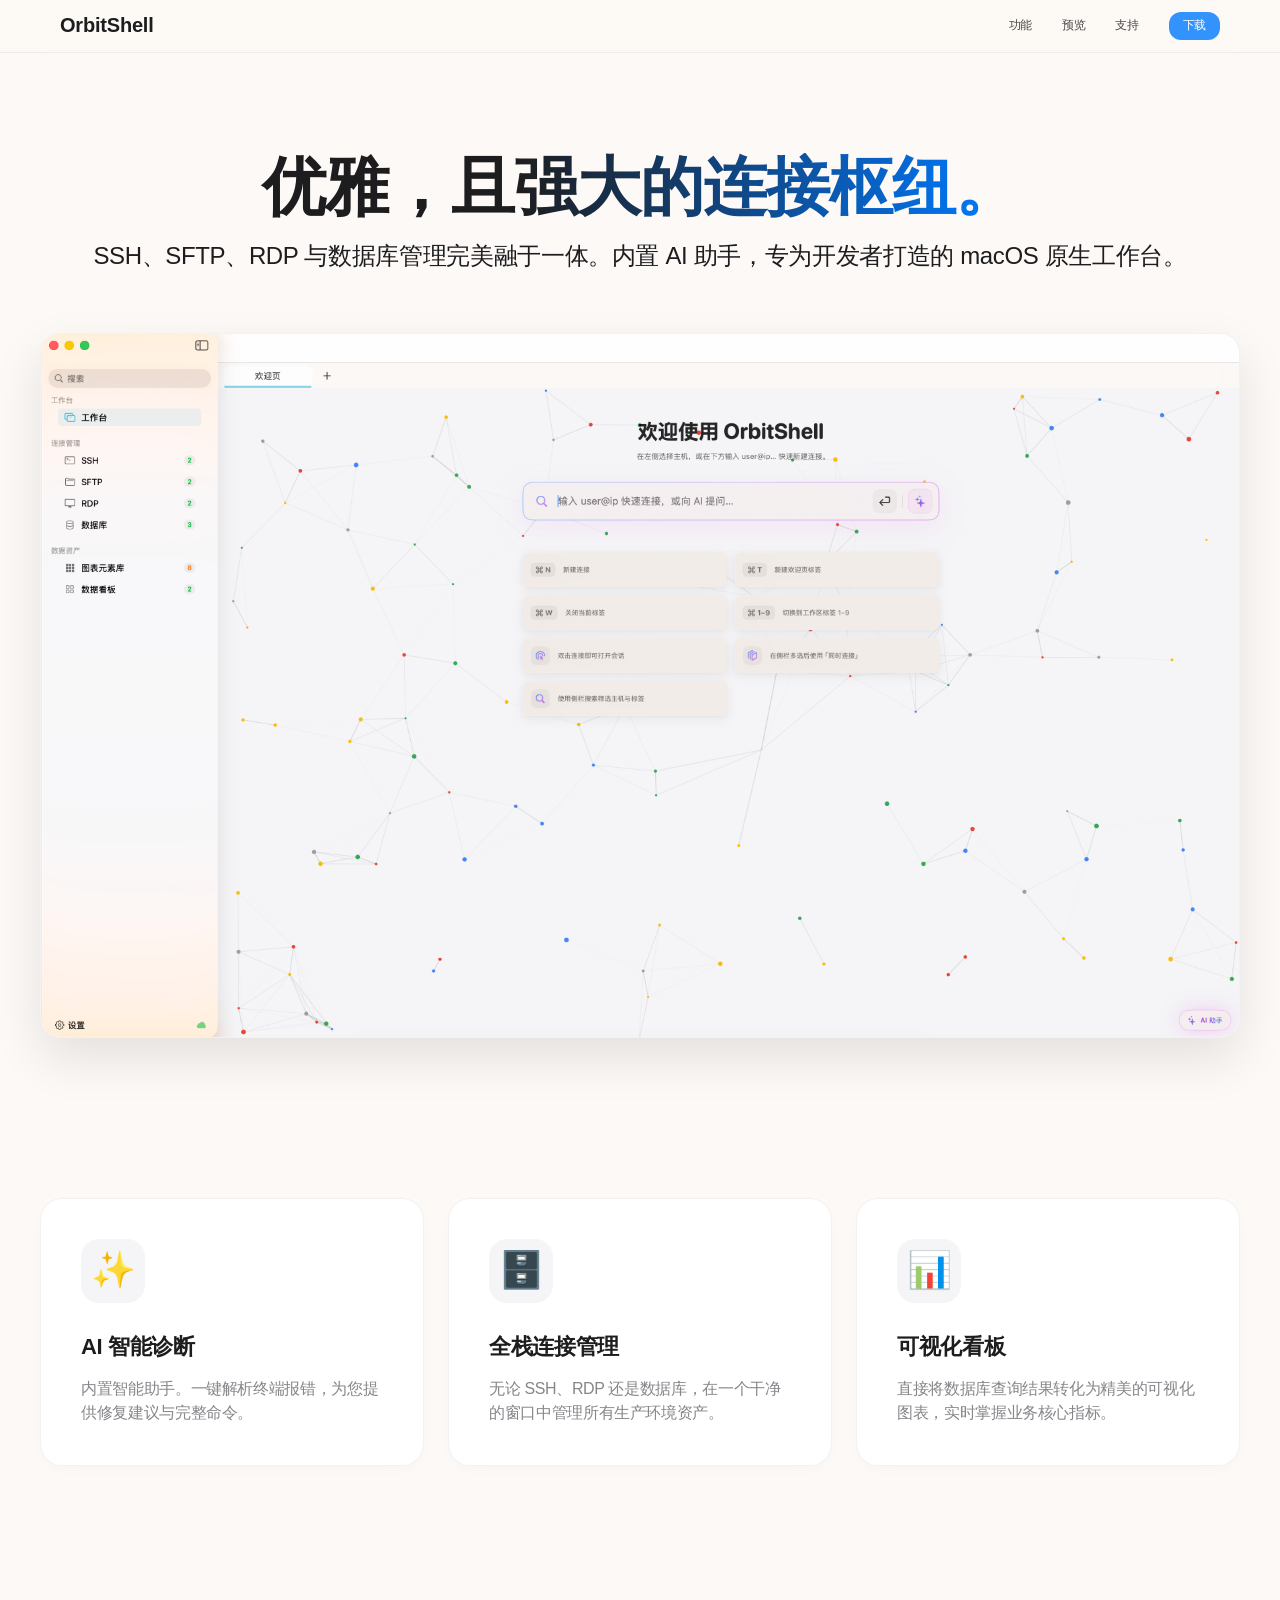
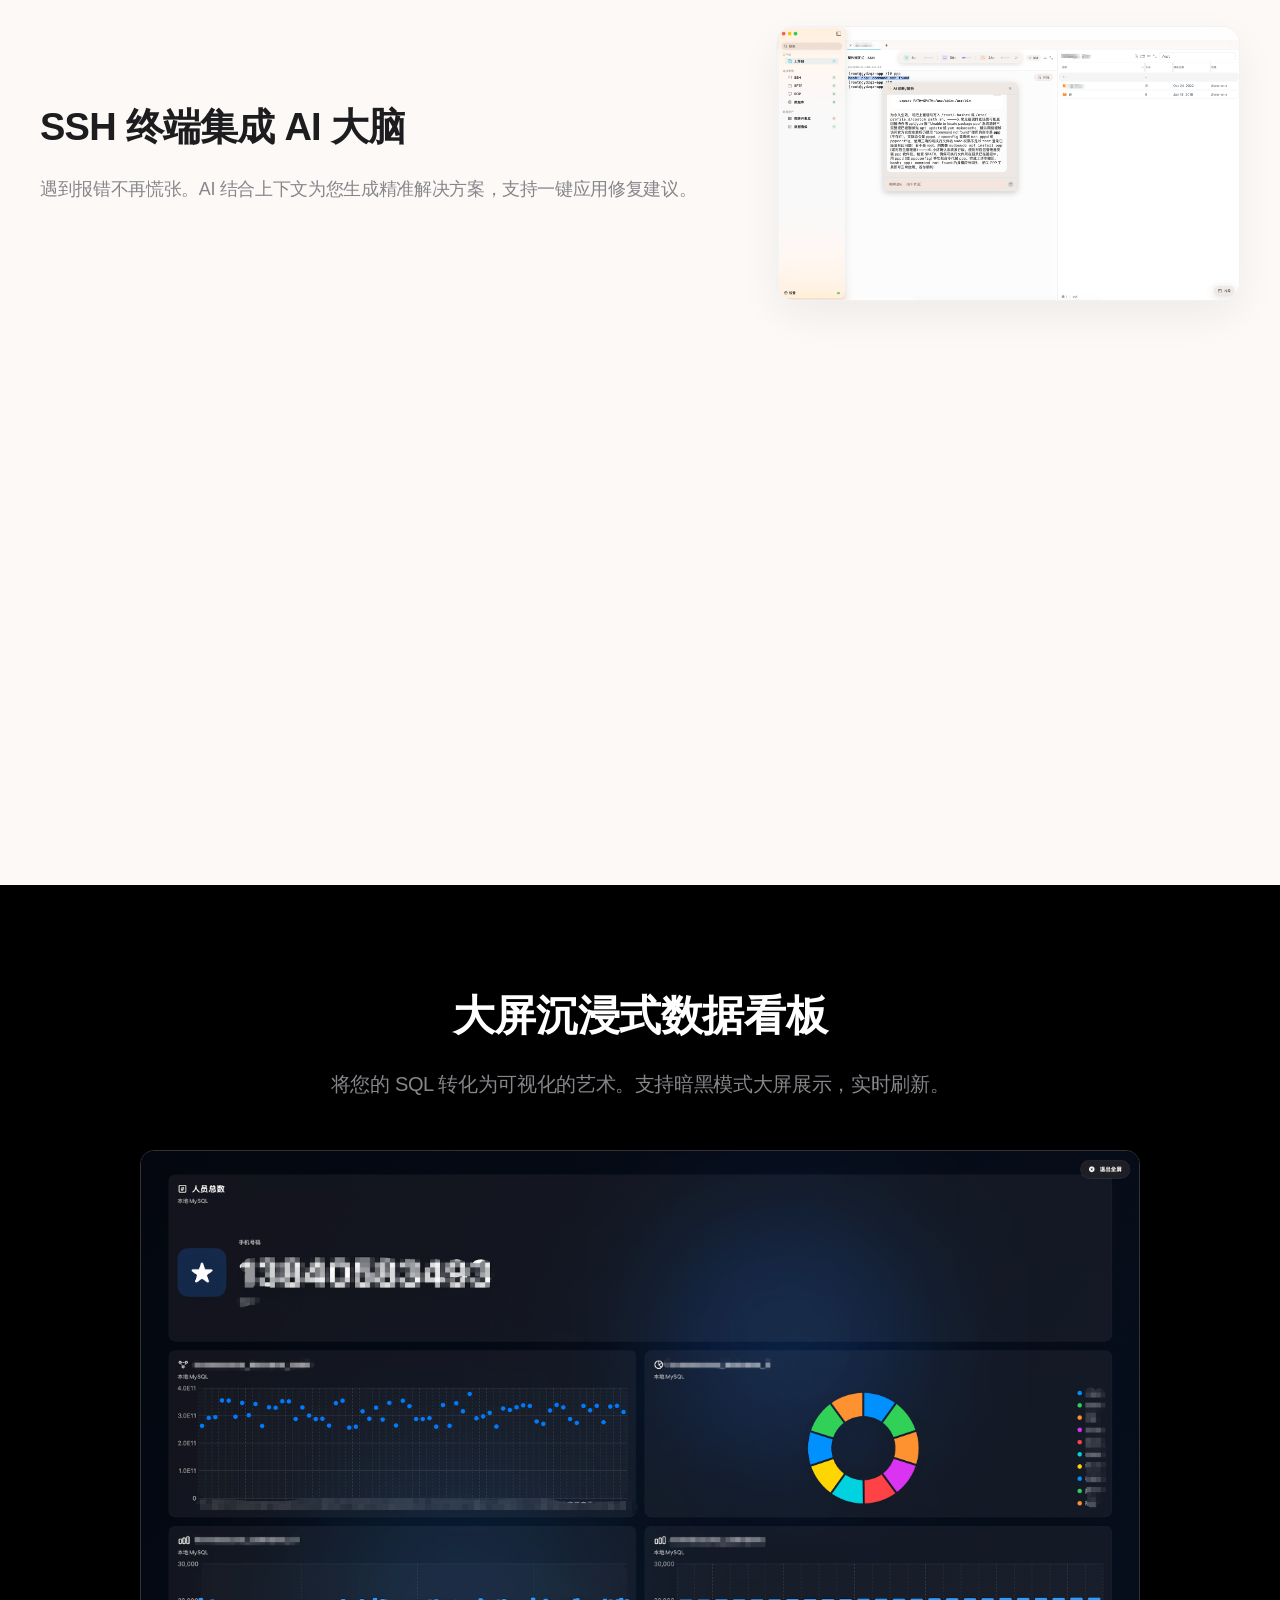
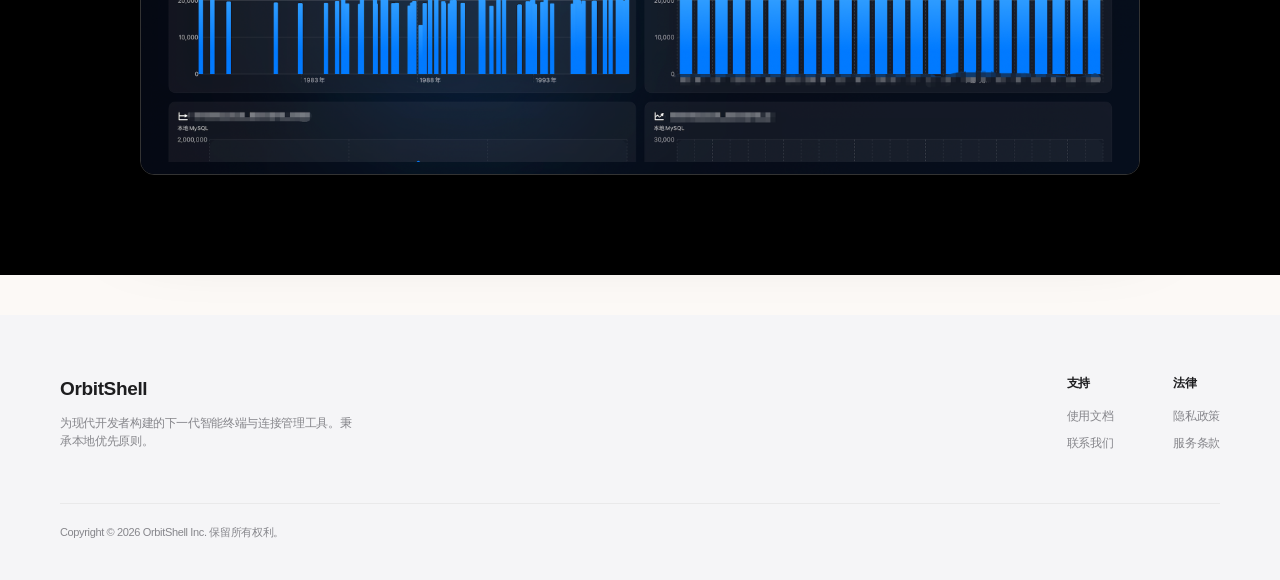
==== index.html @ b2570825 "add" ====
<!DOCTYPE html>
<html lang="zh-CN">
<head>
    <meta charset="UTF-8">
    <meta name="viewport" content="width=device-width, initial-scale=1.0">
    <title>OrbitShell - 智能统一连接管理与 AI 终端</title>
    <style>
        :root {
            /* 默认：苹果白天风格配色 */
            --bg-sidebar: #FCF9F6;
            --bg-card: #FFFFFF;
            --text-main: #1D1D1F;
            --text-secondary: #86868B;
            --accent-blue: #007AFF;
            --accent-purple: #AF52DE;
            --border-color: rgba(0,0,0,0.05);
            --nav-bg: rgba(252, 249, 246, 0.72);
            --icon-bg: #F5F5F7;
            --footer-bg: #F5F5F7;
            --modal-bg: rgba(255, 255, 255, 0.98);
            
            --container-max: 1200px;
            --ease-out-expo: cubic-bezier(0.16, 1, 0.3, 1);
            --transition-speed: 0.8s;
        }

        /* 苹果暗黑模式自动适配 */
        @media (prefers-color-scheme: dark) {
            :root {
                --bg-sidebar: #000000;
                --bg-card: #1C1C1E; /* 苹果二级背景色 */
                --text-main: #F5F5F7;
                --text-secondary: #A1A1A6;
                --border-color: rgba(255,255,255,0.1);
                --nav-bg: rgba(0, 0, 0, 0.75);
                --icon-bg: #2C2C2E;
                --footer-bg: #161617;
                --modal-bg: rgba(28, 28, 30, 0.98);
            }
        }

        * {
            box-sizing: border-box;
            margin: 0;
            padding: 0;
            -webkit-tap-highlight-color: transparent;
        }

        html {
            scroll-behavior: smooth;
        }

        body {
            font-family: -apple-system, BlinkMacSystemFont, "SF Pro Text", "SF Pro Display", "Helvetica Neue", Arial, sans-serif;
            background-color: var(--bg-sidebar);
            color: var(--text-main);
            line-height: 1.47059;
            font-weight: 400;
            letter-spacing: -0.022em;
            -webkit-font-smoothing: antialiased;
            transition: background-color 0.5s ease, color 0.5s ease;
        }

        a {
            text-decoration: none;
            transition: color 0.3s;
        }

        .container {
            max-width: var(--container-max);
            margin: 0 auto;
            padding: 0 20px;
        }

        /* --- 动画核心类 --- */
        .reveal {
            opacity: 0;
            transform: translateY(30px) scale(0.98);
            filter: blur(10px);
            transition: opacity var(--transition-speed) var(--ease-out-expo),
                        transform var(--transition-speed) var(--ease-out-expo),
                        filter var(--transition-speed) var(--ease-out-expo);
        }

        .reveal.active {
            opacity: 1;
            transform: translateY(0) scale(1);
            filter: blur(0);
        }

        .delay-1 { transition-delay: 0.1s; }
        .delay-2 { transition-delay: 0.2s; }
        .delay-3 { transition-delay: 0.3s; }

        /* 导航栏 */
        header {
            background-color: var(--nav-bg);
            backdrop-filter: saturate(180%) blur(20px);
            -webkit-backdrop-filter: saturate(180%) blur(20px);
            position: sticky;
            top: 0;
            z-index: 1000;
            border-bottom: 1px solid var(--border-color);
            transition: background-color 0.5s ease;
        }

        .nav-inner {
            display: flex;
            justify-content: space-between;
            align-items: center;
            height: 52px;
        }

        .logo {
            font-size: 20px;
            font-weight: 700;
            color: var(--text-main);
            z-index: 1001;
            letter-spacing: -0.01em;
        }

        .nav-links {
            display: flex;
            gap: 30px;
            align-items: center;
        }

        .nav-links a {
            color: var(--text-main);
            font-size: 12px;
            font-weight: 400;
            opacity: 0.8;
        }

        .nav-links a:hover {
            opacity: 1;
            color: var(--accent-blue);
        }

        .menu-toggle {
            display: none;
            flex-direction: column;
            gap: 5px;
            cursor: pointer;
            z-index: 1001;
            padding: 8px;
            justify-content: center;
        }

        .menu-toggle span {
            width: 20px;
            height: 1.2px;
            background: var(--text-main);
            transition: 0.3s;
        }

        .btn-primary {
            background-color: var(--accent-blue);
            color: #FFF !important;
            padding: 5px 14px;
            border-radius: 12px;
            font-size: 12px;
            font-weight: 500;
            transition: all 0.3s var(--ease-out-expo);
            display: inline-block;
        }

        .btn-primary:hover {
            background-color: #0071e3;
            transform: scale(1.05);
        }

        /* Hero 区域 */
        .hero {
            text-align: center;
            padding: 100px 0 60px;
        }

        /* 标题流光动画 */
        @keyframes textShine {
            0% { background-position: 0% 50%; }
            100% { background-position: 200% 50%; }
        }

        .hero h1 {
            font-size: 64px;
            font-weight: 700;
            letter-spacing: -0.015em;
            margin-bottom: 16px;
            line-height: 1.07143;
            /* 动态渐变填充 */
            background: linear-gradient(
                to right,
                var(--text-main) 20%,
                var(--accent-blue) 40%,
                var(--accent-purple) 60%,
                var(--text-main) 80%
            );
            background-size: 200% auto;
            -webkit-background-clip: text;
            -webkit-text-fill-color: transparent;
            animation: textShine 6s linear infinite;
        }

        .hero p {
            font-size: 24px;
            position: relative;
        }

        .hero-image-wrapper {
            margin-top: 60px;
            border-radius: 20px;
            overflow: hidden;
            box-shadow: 0 20px 50px rgba(0,0,0,0.1);
            border: 1px solid var(--border-color);
            background: var(--bg-card);
            line-height: 0;
            position: relative;
        }

        .hero-image-wrapper video {
            width: 100%;
            height: auto;
            display: block;
        }

        /* 功能网格 */
        .features-grid {
            display: grid;
            grid-template-columns: repeat(3, 1fr);
            gap: 24px;
            padding: 100px 0;
        }

        .feature-card {
            background: var(--bg-card);
            border-radius: 22px;
            padding: 40px;
            box-shadow: 0 4px 12px rgba(0,0,0,0.02);
            border: 1px solid var(--border-color);
            transition: transform 0.4s var(--ease-out-expo), box-shadow 0.4s var(--ease-out-expo), background-color 0.5s ease;
            text-align: left;
        }

        .feature-card:hover {
            transform: scale(1.02);
            box-shadow: 0 10px 30px rgba(0,0,0,0.1);
        }

        .feature-icon {
            font-size: 36px;
            margin-bottom: 28px;
            display: inline-flex;
            width: 64px;
            height: 64px;
            background: var(--icon-bg);
            align-items: center;
            justify-content: center;
            border-radius: 18px;
            transition: background-color 0.5s ease, transform 0.4s var(--ease-out-expo);
        }

        .feature-card:hover .feature-icon {
            transform: scale(1.1) rotate(5deg);
        }

        .feature-card h3 {
            font-size: 22px;
            margin-bottom: 14px;
            font-weight: 700;
        }

        .feature-card p {
            color: var(--text-secondary);
            font-size: 16px;
            line-height: 1.5;
        }

        /* 图文展示 */
        .showcase-section {
            padding: 60px 0;
        }

        .showcase-row {
            display: flex;
            align-items: center;
            gap: 80px;
            margin-bottom: 120px;
        }

        .showcase-row:nth-child(even) {
            flex-direction: row-reverse;
        }

        .showcase-text h2 {
            font-size: 38px;
            margin-bottom: 20px;
            letter-spacing: -0.02em;
            font-weight: 700;
        }

        .showcase-text p {
            font-size: 18px;
            color: var(--text-secondary);
            margin-bottom: 24px;
        }

        .showcase-image {
            flex: 1.4;
            border-radius: 18px;
            overflow: hidden;
            box-shadow: 0 15px 40px rgba(0,0,0,0.06);
            border: 1px solid var(--border-color);
            background: var(--bg-card);
        }

        .showcase-image img {
            width: 100%;
            display: block;
            cursor: zoom-in;
            transition: 0.5s var(--ease-out-expo);
        }

        /* 暗黑全屏展示区块 */
        .dark-section {
            background-color: #000;
            color: #FFFFFF;
            padding: 100px 0;
            text-align: center;
            margin: 40px 0;
        }

        .dark-section h2 {
            font-size: 42px;
            margin-bottom: 24px;
            font-weight: 600;
        }

        .dark-section p {
            color: #86868B;
            font-size: 20px;
            max-width: 700px;
            margin: 0 auto 50px;
        }

        .dark-section .image-container {
            max-width: 1000px;
            margin: 0 auto;
            border-radius: 14px;
            overflow: hidden;
            border: 1px solid #333;
            box-shadow: 0 40px 80px rgba(0,0,0,0.4);
        }

        .dark-section img {
            width: 100%;
            display: block;
        }

        /* 页脚 */
        footer {
            background: var(--footer-bg);
            padding: 60px 0 40px;
            color: var(--text-secondary);
            transition: background-color 0.5s ease;
        }

        .footer-content {
            display: flex;
            justify-content: space-between;
            margin-bottom: 40px;
        }

        .footer-logo {
            font-size: 19px;
            font-weight: 600;
            margin-bottom: 12px;
            color: var(--text-main);
        }

        .footer-desc {
            font-size: 12px;
            max-width: 300px;
        }

        .footer-links {
            display: flex;
            gap: 60px;
        }

        .link-group h4 {
            font-size: 12px;
            margin-bottom: 15px;
            color: var(--text-main);
        }

        .link-group a {
            display: block;
            color: var(--text-secondary);
            font-size: 12px;
            margin-bottom: 10px;
        }

        .link-group a:hover {
            color: var(--accent-blue);
            text-decoration: underline;
        }

        .copyright {
            padding-top: 20px;
            border-top: 1px solid var(--border-color);
            font-size: 11px;
        }

        /* 响应式 */
        @media (max-width: 768px) {
            .nav-links {
                background: var(--modal-bg);
            }
            .hero { padding: 40px 0 20px; }
            .hero h1 { font-size: 28px; line-height: 1.3; }
            .hero p { font-size: 16px; margin-bottom: 24px; }
            .hero-image-wrapper { margin-top: 30px; }
            .features-grid { grid-template-columns: 1fr; padding: 40px 0; gap: 16px; }
            .feature-card { padding: 30px 20px; border-radius: 20px; }
            .feature-icon { width: 50px; height: 50px; font-size: 26px; margin-bottom: 18px; }
            .feature-card h3 { font-size: 19px; }
            .showcase-row { flex-direction: column !important; text-align: center; gap: 32px; margin-bottom: 64px; }
            .showcase-text h2 { font-size: 24px; }
            .dark-section { padding: 60px 0; }
            .dark-section h2 { font-size: 26px; }
            .dark-section p { font-size: 15px; margin-bottom: 32px; }
        }

        /* --- 弹窗与查看器样式 --- */
        .modal {
            display: none;
            position: fixed;
            z-index: 2000;
            left: 0;
            top: 0;
            width: 100%;
            height: 100%;
            background-color: rgba(0,0,0,0.85);
            backdrop-filter: blur(10px);
            opacity: 0;
            transition: opacity 0.4s var(--ease-out-expo);
            justify-content: center;
            align-items: center;
        }

        .modal.show { display: flex; opacity: 1; }

        /* 图片尺寸强力约束 */
        .modal-content {
            max-width: 90vw;
            max-height: 85vh;
            width: auto;
            height: auto;
            object-fit: contain; /* 确保图片不会拉伸变形 */
            border-radius: 12px;
            transform: scale(0.95);
            transition: transform 0.4s var(--ease-out-expo);
            cursor: zoom-out; /* 提示用户点击可以缩小/关闭 */
        }
        .modal.show .modal-content {
            transform: scale(1);
        }

        /* 放大图片的关闭按钮 */
        .close-modal {
            position: absolute;
            top: 24px;
            right: 32px;
            font-size: 40px;
            font-weight: 300;
            color: #FFFFFF;
            cursor: pointer;
            z-index: 2001;
            transition: transform 0.2s ease, color 0.2s ease;
            line-height: 1;
            text-shadow: 0 2px 10px rgba(0,0,0,0.5); /* 增加阴影，在浅色图片上依然可见 */
        }

        .close-modal:hover {
            color: var(--accent-blue);
            transform: scale(1.1);
        }

        .text-modal-content {
            background-color: var(--bg-card);
            color: var(--text-main);
            padding: 40px;
            border-radius: 20px;
            max-width: 600px;
            width: 90%;
            transition: background-color 0.5s ease;
        }
    </style>
</head>
<body>

    <header>
        <div class="container nav-inner">
            <div class="logo">
                OrbitShell
            </div>
            
            <div class="menu-toggle" id="mobileMenuBtn">
                <span></span>
                <span></span>
            </div>

            <nav class="nav-links" id="navLinks">
                <a href="#features">功能</a>
                <a href="#showcase">预览</a>
                <a href="#support">支持</a>
                <a href="https://apps.apple.com/app/id您的应用ID" target="_blank" class="btn-primary">下载</a>
            </nav>
        </div>
    </header>

    <main>
        <section class="hero container">
            <h1 class="reveal">优雅，且强大的连接枢纽。</h1>
            <p class="reveal delay-1">SSH、SFTP、RDP 与数据库管理完美融于一体。内置 AI 助手，专为开发者打造的 macOS 原生工作台。</p>
            <div class="hero-image-wrapper reveal delay-2">
                <!-- 将图片替换为视频 -->
                <video autoplay muted loop playsinline poster="index.png">
                    <source src="demo.mp4" type="video/mp4">
                    <!-- 兜底图片 -->
                    <img src="index.png" alt="OrbitShell 预览">
                </video>
            </div>
        </section>

        <section id="features" class="container features-grid">
            <div class="feature-card reveal">
                <div class="feature-icon">✨</div>
                <h3>AI 智能诊断</h3>
                <p>内置智能助手。一键解析终端报错，为您提供修复建议与完整命令。</p>
            </div>
            <div class="feature-card reveal delay-1">
                <div class="feature-icon">🗄️</div>
                <h3>全栈连接管理</h3>
                <p>无论 SSH、RDP 还是数据库，在一个干净的窗口中管理所有生产环境资产。</p>
            </div>
            <div class="feature-card reveal delay-2">
                <div class="feature-icon">📊</div>
                <h3>可视化看板</h3>
                <p>直接将数据库查询结果转化为精美的可视化图表，实时掌握业务核心指标。</p>
            </div>
        </section>

        <section id="showcase" class="showcase-section container">
            <div class="showcase-row reveal">
                <div class="showcase-text">
                    <h2>SSH 终端集成 AI 大脑</h2>
                    <p>遇到报错不再慌张。AI 结合上下文为您生成精准解决方案，支持一键应用修复建议。</p>
                </div>
                <div class="showcase-image">
                    <img src="ssh-AI诊断.png" alt="SSH AI 诊断演示" class="zoom-img">
                </div>
            </div>

            <div class="showcase-row reveal">
                <div class="showcase-text">
                    <h2>管理所有 RDP 会话</h2>
                    <p>Windows 远程桌面同样可以优雅管理。支持分组预览与快速启动，多任务切换如丝般顺滑。</p>
                </div>
                <div class="showcase-image">
                    <img src="RDP列表.png" alt="RDP 管理预览" class="zoom-img">
                </div>
            </div>
        </section>

        <section class="dark-section">
            <div class="container reveal">
                <h2>大屏沉浸式数据看板</h2>
                <p>将您的 SQL 转化为可视化的艺术。支持暗黑模式大屏展示，实时刷新。</p>
                <div class="image-container">
                    <img src="fullview.png" alt="全屏看板展示" class="zoom-img">
                </div>
            </div>
        </section>
    </main>

    <footer id="support">
        <div class="container">
            <div class="footer-content">
                <div>
                    <div class="footer-logo">OrbitShell</div>
                    <p class="footer-desc">为现代开发者构建的下一代智能终端与连接管理工具。秉承本地优先原则。</p>
                </div>
                <div class="footer-links">
                    <div class="link-group">
                        <h4>支持</h4>
                        <a href="#">使用文档</a>
                        <a href="mailto:support@orbitshell.cn">联系我们</a>
                    </div>
                    <div class="link-group">
                        <h4>法律</h4>
                        <a href="javascript:void(0)" id="privacyBtn">隐私政策</a>
                        <a href="#">服务条款</a>
                    </div>
                </div>
            </div>
            <div class="copyright">
                Copyright © 2026 OrbitShell Inc. 保留所有权利。
            </div>
        </div>
    </footer>

    <!-- 图片放大 Modal -->
    <div id="imgModal" class="modal">
        <span class="close-modal" id="closeImgBtn">&times;</span>
        <img class="modal-content" id="expandedImg">
    </div>

    <!-- 隐私政策 Modal -->
    <div id="textModal" class="modal">
        <div class="text-modal-content">
            <h2>隐私政策</h2>
            <p style="margin-top: 10px;"><strong>发布日期：2026年4月</strong></p>
            <p style="margin-top: 15px;">OrbitShell 极度重视您的隐私。您的所有 SSH 密钥、密码、服务器地址均经过强加密，并**仅保存在您的本地磁盘**。</p>
            <h3 style="margin-top: 20px;">1. 数据本地化存储</h3>
            <p>我们不会上传、收集或出售您的任何敏感凭证。所有数据通过 macOS Keychain 进行安全管理。</p>
            <h3 style="margin-top: 20px;">2. AI 功能与交互</h3>
            <p>使用 AI 诊断时，仅发送您选定的文本至 API 服务商。我们建议您在发送前脱敏日志中的私密数据。</p>
            <button class="btn-primary" style="margin-top: 30px; width: 100%; padding: 12px;" onclick="document.getElementById('textModal').classList.remove('show')">我已了解</button>
        </div>
    </div>

    <script>
        // 移动端菜单逻辑
        const mobileMenuBtn = document.getElementById('mobileMenuBtn');
        const navLinks = document.getElementById('navLinks');

        mobileMenuBtn.addEventListener('click', () => {
            mobileMenuBtn.classList.toggle('active');
            navLinks.classList.toggle('active');
        });

        // 动画控制：Intersection Observer
        const revealCallback = (entries, observer) => {
            entries.forEach(entry => {
                if (entry.isIntersecting) {
                    entry.target.classList.add('active');
                    observer.unobserve(entry.target);
                }
            });
        };

        const revealObserver = new IntersectionObserver(revealCallback, {
            threshold: 0.15
        });

        document.querySelectorAll('.reveal').forEach(el => {
            revealObserver.observe(el);
        });

        // 图片查看器
        const imgModal = document.getElementById('imgModal');
        const expandedImg = document.getElementById('expandedImg');
        document.querySelectorAll('.zoom-img').forEach(img => {
            img.addEventListener('click', () => {
                imgModal.classList.add('show');
                expandedImg.src = img.src;
            });
        });

        // 隐私弹窗
        document.getElementById('privacyBtn').addEventListener('click', () => {
            document.getElementById('textModal').classList.add('show');
        });

        // 统一弹窗关闭逻辑 (包含背景、关闭按钮以及直接点击图片)
        document.querySelectorAll('.modal').forEach(modal => {
            modal.addEventListener('click', (e) => {
                // 判断点击区域：如果是背景本身、是“X”按钮、或是放大显示的图片内容，则关闭弹窗
                if (e.target === modal || e.target.classList.contains('close-modal') || e.target.classList.contains('modal-content')) {
                    modal.classList.remove('show');
                }
            });
        });
    </script>
</body>
</html>
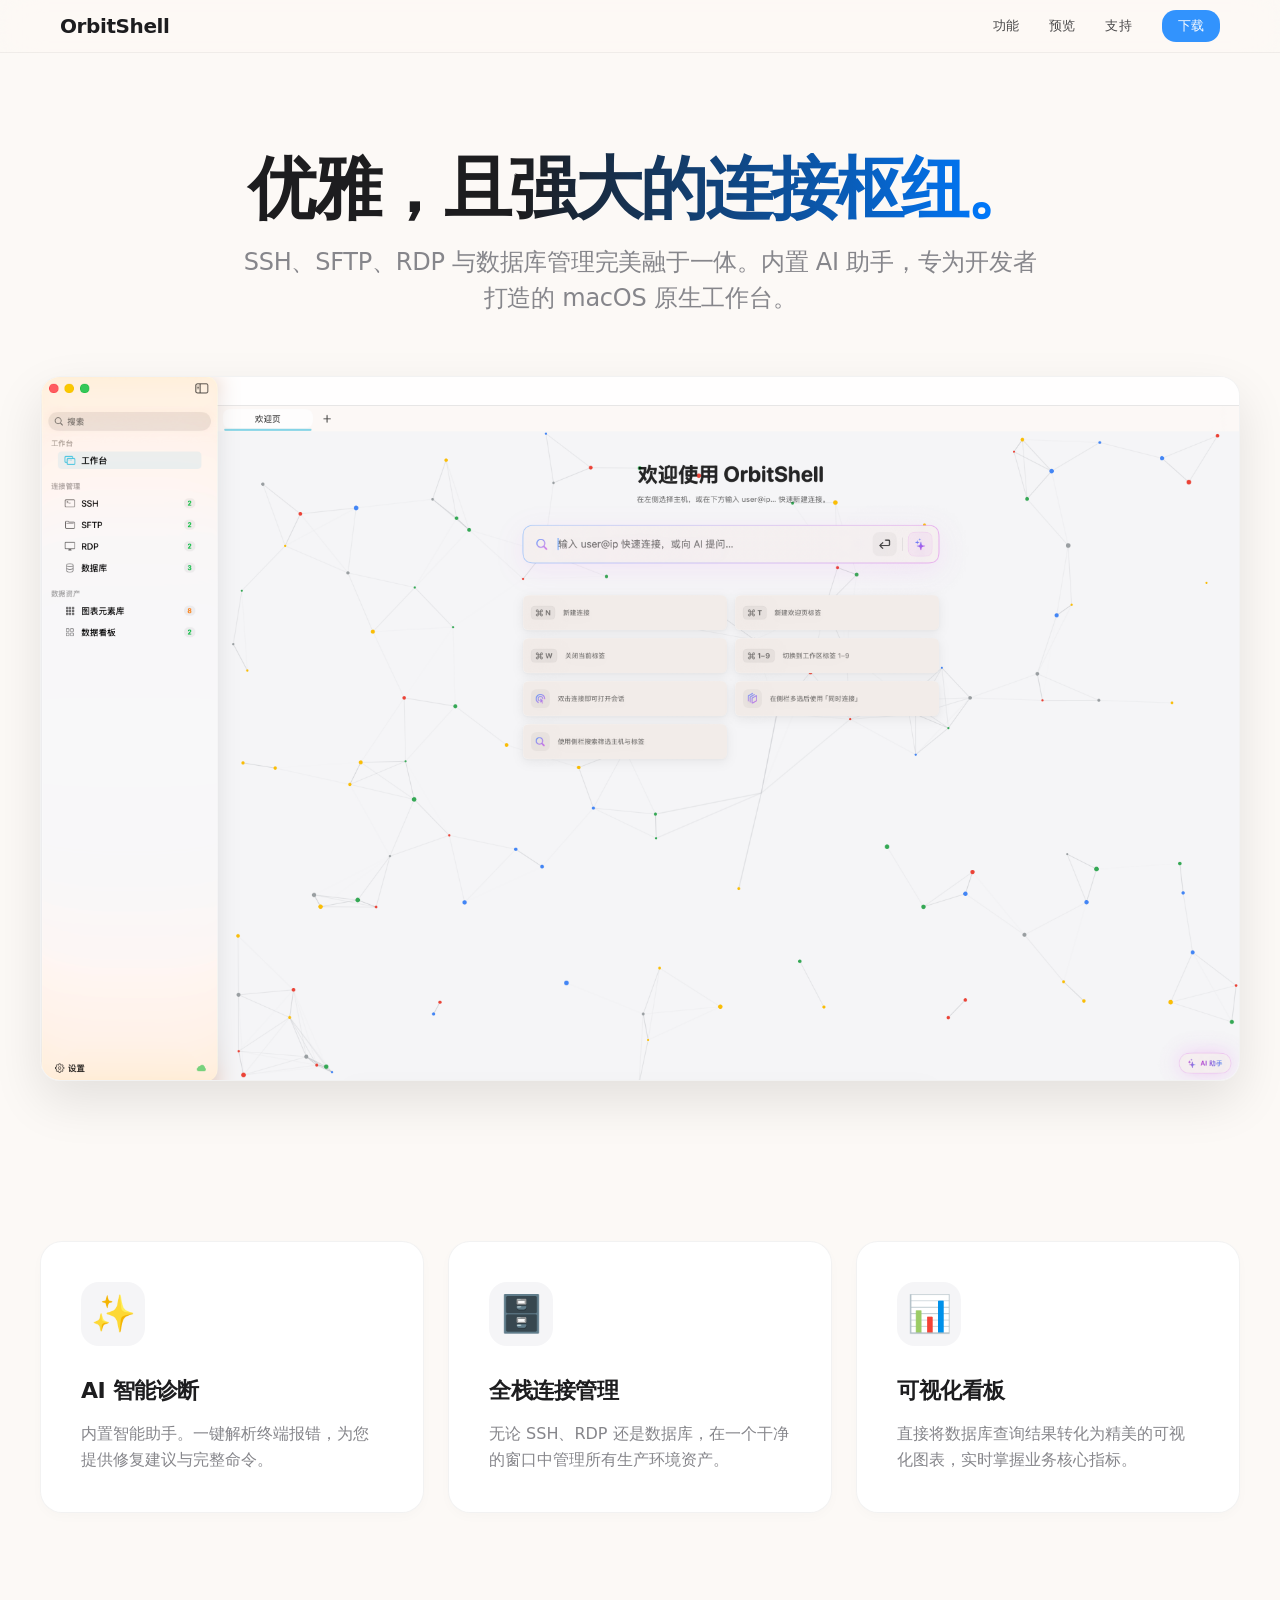
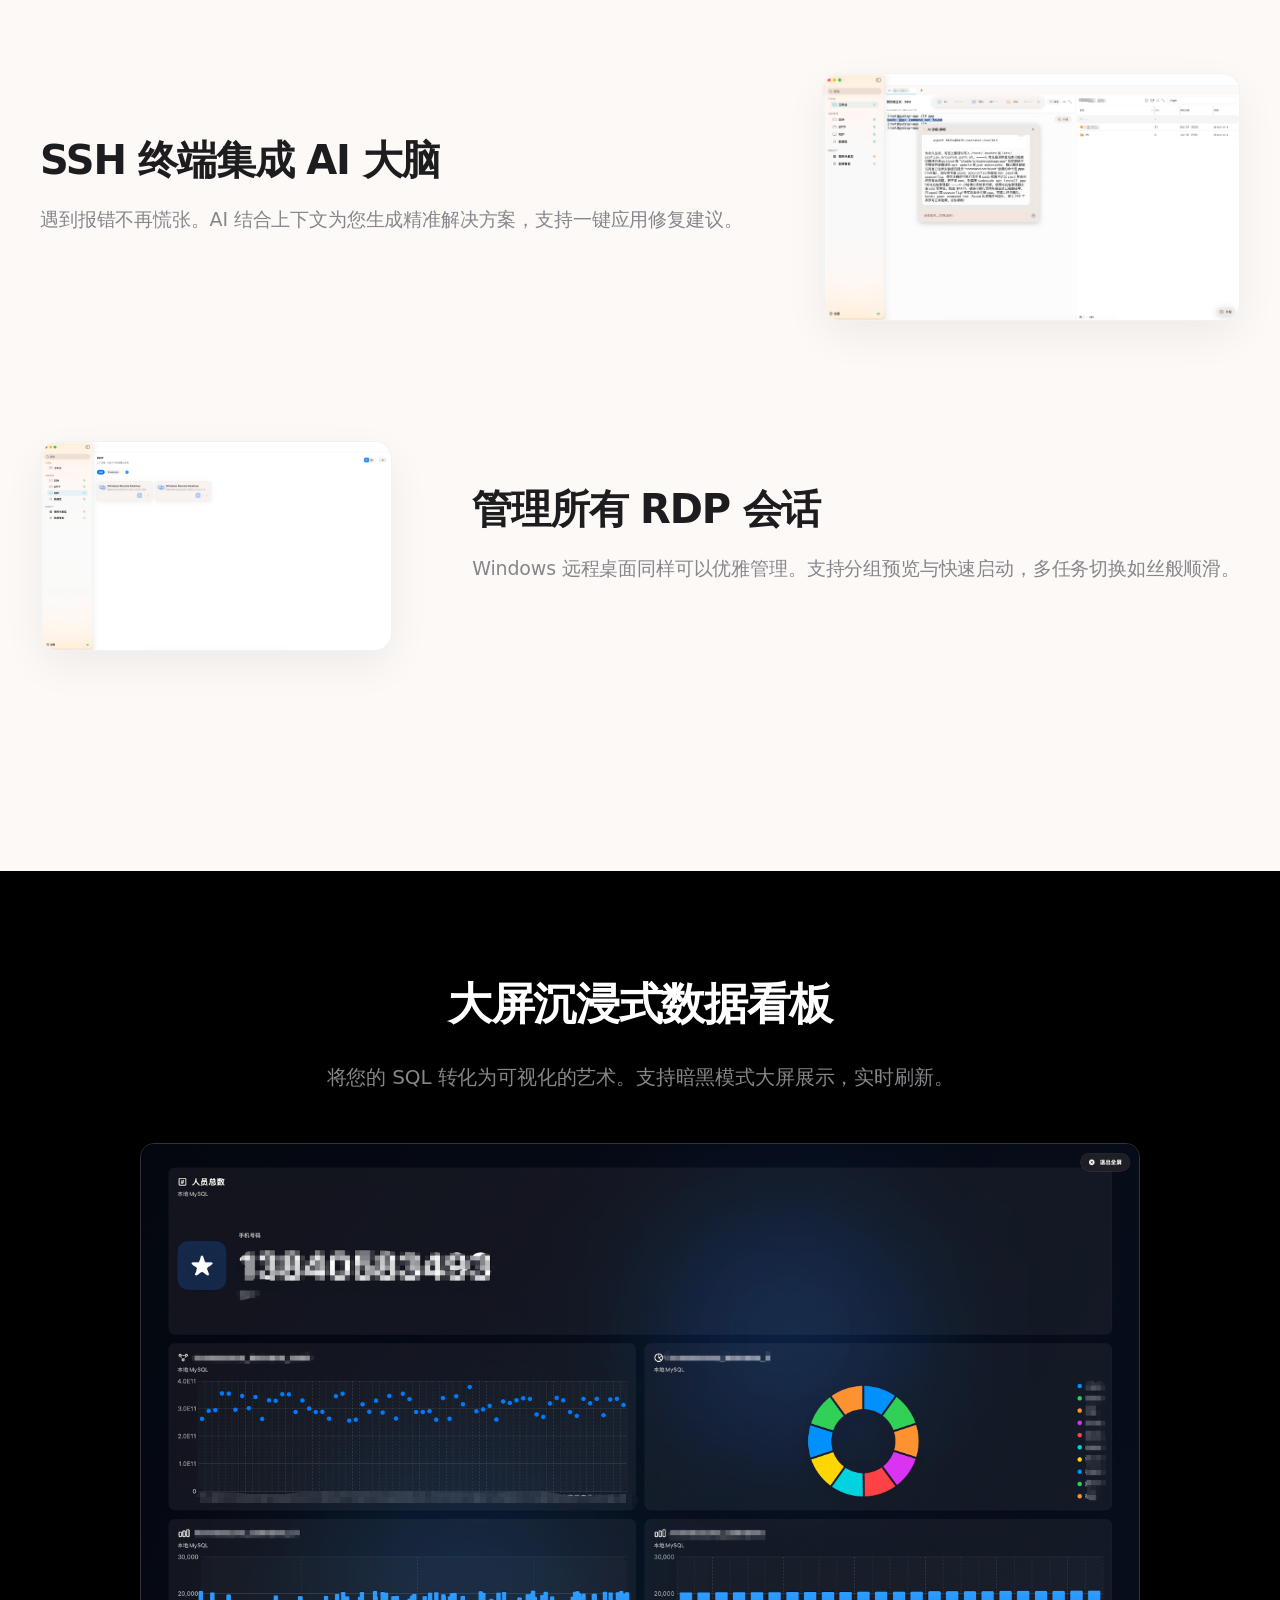
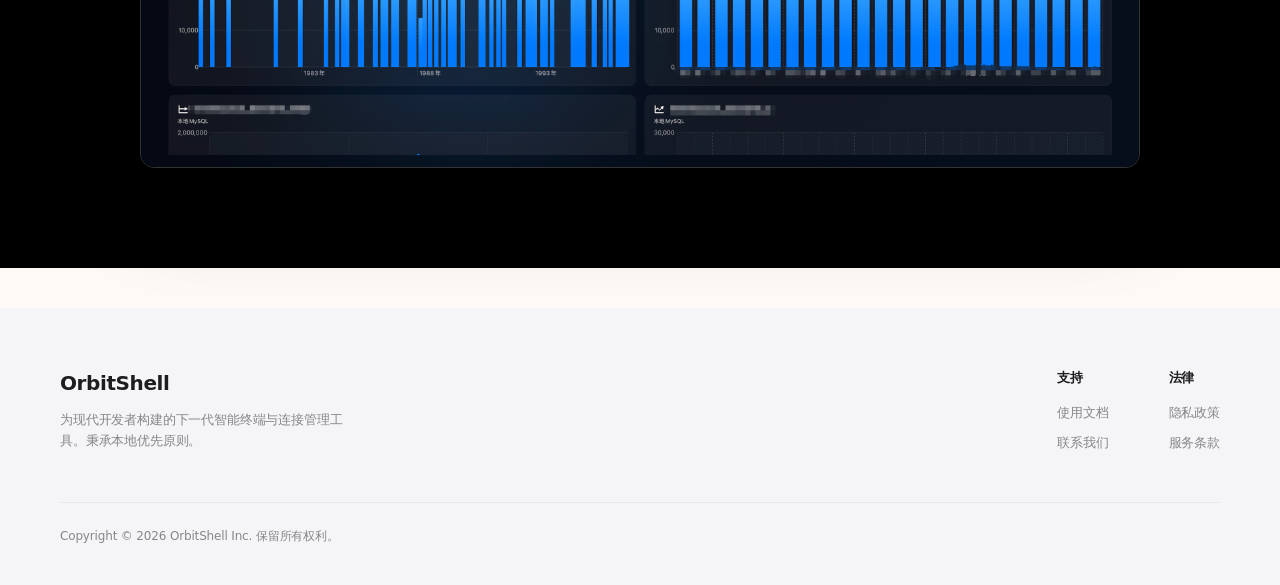
==== commit 045dd2f2: "add" ====
--- a/index.html
+++ b/index.html
@@ -51,13 +51,15 @@
         }
 
         body {
-            font-family: -apple-system, BlinkMacSystemFont, "SF Pro Text", "SF Pro Display", "Helvetica Neue", Arial, sans-serif;
+            /* 优化后的高级字体栈，兼容多平台完美中英混排 */
+            font-family: -apple-system, BlinkMacSystemFont, "SF Pro Text", "SF Pro Display", "PingFang SC", "Helvetica Neue", "Microsoft YaHei", ui-sans-serif, system-ui, sans-serif;
             background-color: var(--bg-sidebar);
             color: var(--text-main);
-            line-height: 1.47059;
+            line-height: 1.5;
             font-weight: 400;
-            letter-spacing: -0.022em;
+            letter-spacing: -0.01em;
             -webkit-font-smoothing: antialiased;
+            -moz-osx-font-smoothing: grayscale; /* 增强 macOS 下的字体清晰度 */
             transition: background-color 0.5s ease, color 0.5s ease;
         }
 
@@ -116,7 +118,7 @@
             font-weight: 700;
             color: var(--text-main);
             z-index: 1001;
-            letter-spacing: -0.01em;
+            letter-spacing: -0.02em;
         }
 
         .nav-links {
@@ -127,9 +129,10 @@
 
         .nav-links a {
             color: var(--text-main);
-            font-size: 12px;
-            font-weight: 400;
+            font-size: 13px;
+            font-weight: 500;
             opacity: 0.8;
+            letter-spacing: 0.01em;
         }
 
         .nav-links a:hover {
@@ -157,10 +160,11 @@
         .btn-primary {
             background-color: var(--accent-blue);
             color: #FFF !important;
-            padding: 5px 14px;
-            border-radius: 12px;
-            font-size: 12px;
-            font-weight: 500;
+            padding: 6px 16px;
+            border-radius: 14px;
+            font-size: 13px;
+            font-weight: 600;
+            letter-spacing: 0.01em;
             transition: all 0.3s var(--ease-out-expo);
             display: inline-block;
         }
@@ -183,11 +187,11 @@
         }
 
         .hero h1 {
-            font-size: 64px;
-            font-weight: 700;
-            letter-spacing: -0.015em;
-            margin-bottom: 16px;
-            line-height: 1.07143;
+            font-size: 68px;
+            font-weight: 800; /* 加粗，更具冲击力 */
+            letter-spacing: -0.04em; /* 收紧大标题字距 */
+            margin-bottom: 20px;
+            line-height: 1.05;
             /* 动态渐变填充 */
             background: linear-gradient(
                 to right,
@@ -204,6 +208,12 @@
 
         .hero p {
             font-size: 24px;
+            color: var(--text-secondary);
+            max-width: 800px;
+            margin: 0 auto 40px;
+            font-weight: 400;
+            letter-spacing: -0.01em;
+            line-height: 1.5;
             position: relative;
         }
 
@@ -267,13 +277,15 @@
         .feature-card h3 {
             font-size: 22px;
             margin-bottom: 14px;
-            font-weight: 700;
+            font-weight: 600;
+            letter-spacing: -0.02em;
         }
 
         .feature-card p {
             color: var(--text-secondary);
             font-size: 16px;
-            line-height: 1.5;
+            line-height: 1.6;
+            letter-spacing: 0;
         }
 
         /* 图文展示 */
@@ -293,16 +305,18 @@
         }
 
         .showcase-text h2 {
-            font-size: 38px;
+            font-size: 40px;
             margin-bottom: 20px;
-            letter-spacing: -0.02em;
+            letter-spacing: -0.03em; /* 标题字间距紧凑些 */
             font-weight: 700;
+            line-height: 1.2;
         }
 
         .showcase-text p {
-            font-size: 18px;
+            font-size: 19px;
             color: var(--text-secondary);
             margin-bottom: 24px;
+            line-height: 1.6;
         }
 
         .showcase-image {
@@ -331,9 +345,10 @@
         }
 
         .dark-section h2 {
-            font-size: 42px;
+            font-size: 44px;
             margin-bottom: 24px;
-            font-weight: 600;
+            font-weight: 700;
+            letter-spacing: -0.03em;
         }
 
         .dark-section p {
@@ -341,6 +356,7 @@
             font-size: 20px;
             max-width: 700px;
             margin: 0 auto 50px;
+            line-height: 1.6;
         }
 
         .dark-section .image-container {
@@ -372,15 +388,17 @@
         }
 
         .footer-logo {
-            font-size: 19px;
-            font-weight: 600;
+            font-size: 20px;
+            font-weight: 700;
             margin-bottom: 12px;
             color: var(--text-main);
+            letter-spacing: -0.02em;
         }
 
         .footer-desc {
-            font-size: 12px;
+            font-size: 13px;
             max-width: 300px;
+            line-height: 1.6;
         }
 
         .footer-links {
@@ -389,15 +407,16 @@
         }
 
         .link-group h4 {
-            font-size: 12px;
-            margin-bottom: 15px;
+            font-size: 13px;
+            margin-bottom: 16px;
             color: var(--text-main);
+            font-weight: 600;
         }
 
         .link-group a {
             display: block;
             color: var(--text-secondary);
-            font-size: 12px;
+            font-size: 13px;
             margin-bottom: 10px;
         }
 
@@ -407,9 +426,9 @@
         }
 
         .copyright {
-            padding-top: 20px;
+            padding-top: 24px;
             border-top: 1px solid var(--border-color);
-            font-size: 11px;
+            font-size: 12px;
         }
 
         /* 响应式 */
@@ -418,18 +437,19 @@
                 background: var(--modal-bg);
             }
             .hero { padding: 40px 0 20px; }
-            .hero h1 { font-size: 28px; line-height: 1.3; }
-            .hero p { font-size: 16px; margin-bottom: 24px; }
+            .hero h1 { font-size: 36px; line-height: 1.2; }
+            .hero p { font-size: 18px; margin-bottom: 24px; }
             .hero-image-wrapper { margin-top: 30px; }
             .features-grid { grid-template-columns: 1fr; padding: 40px 0; gap: 16px; }
             .feature-card { padding: 30px 20px; border-radius: 20px; }
             .feature-icon { width: 50px; height: 50px; font-size: 26px; margin-bottom: 18px; }
-            .feature-card h3 { font-size: 19px; }
+            .feature-card h3 { font-size: 20px; }
             .showcase-row { flex-direction: column !important; text-align: center; gap: 32px; margin-bottom: 64px; }
-            .showcase-text h2 { font-size: 24px; }
+            .showcase-text h2 { font-size: 28px; }
+            .showcase-text p { font-size: 17px; }
             .dark-section { padding: 60px 0; }
-            .dark-section h2 { font-size: 26px; }
-            .dark-section p { font-size: 15px; margin-bottom: 32px; }
+            .dark-section h2 { font-size: 30px; }
+            .dark-section p { font-size: 16px; margin-bottom: 32px; }
         }
 
         /* --- 弹窗与查看器样式 --- */
@@ -495,6 +515,10 @@
             max-width: 600px;
             width: 90%;
             transition: background-color 0.5s ease;
+        }
+        
+        .text-modal-content h2 {
+            letter-spacing: -0.02em;
         }
     </style>
 </head>
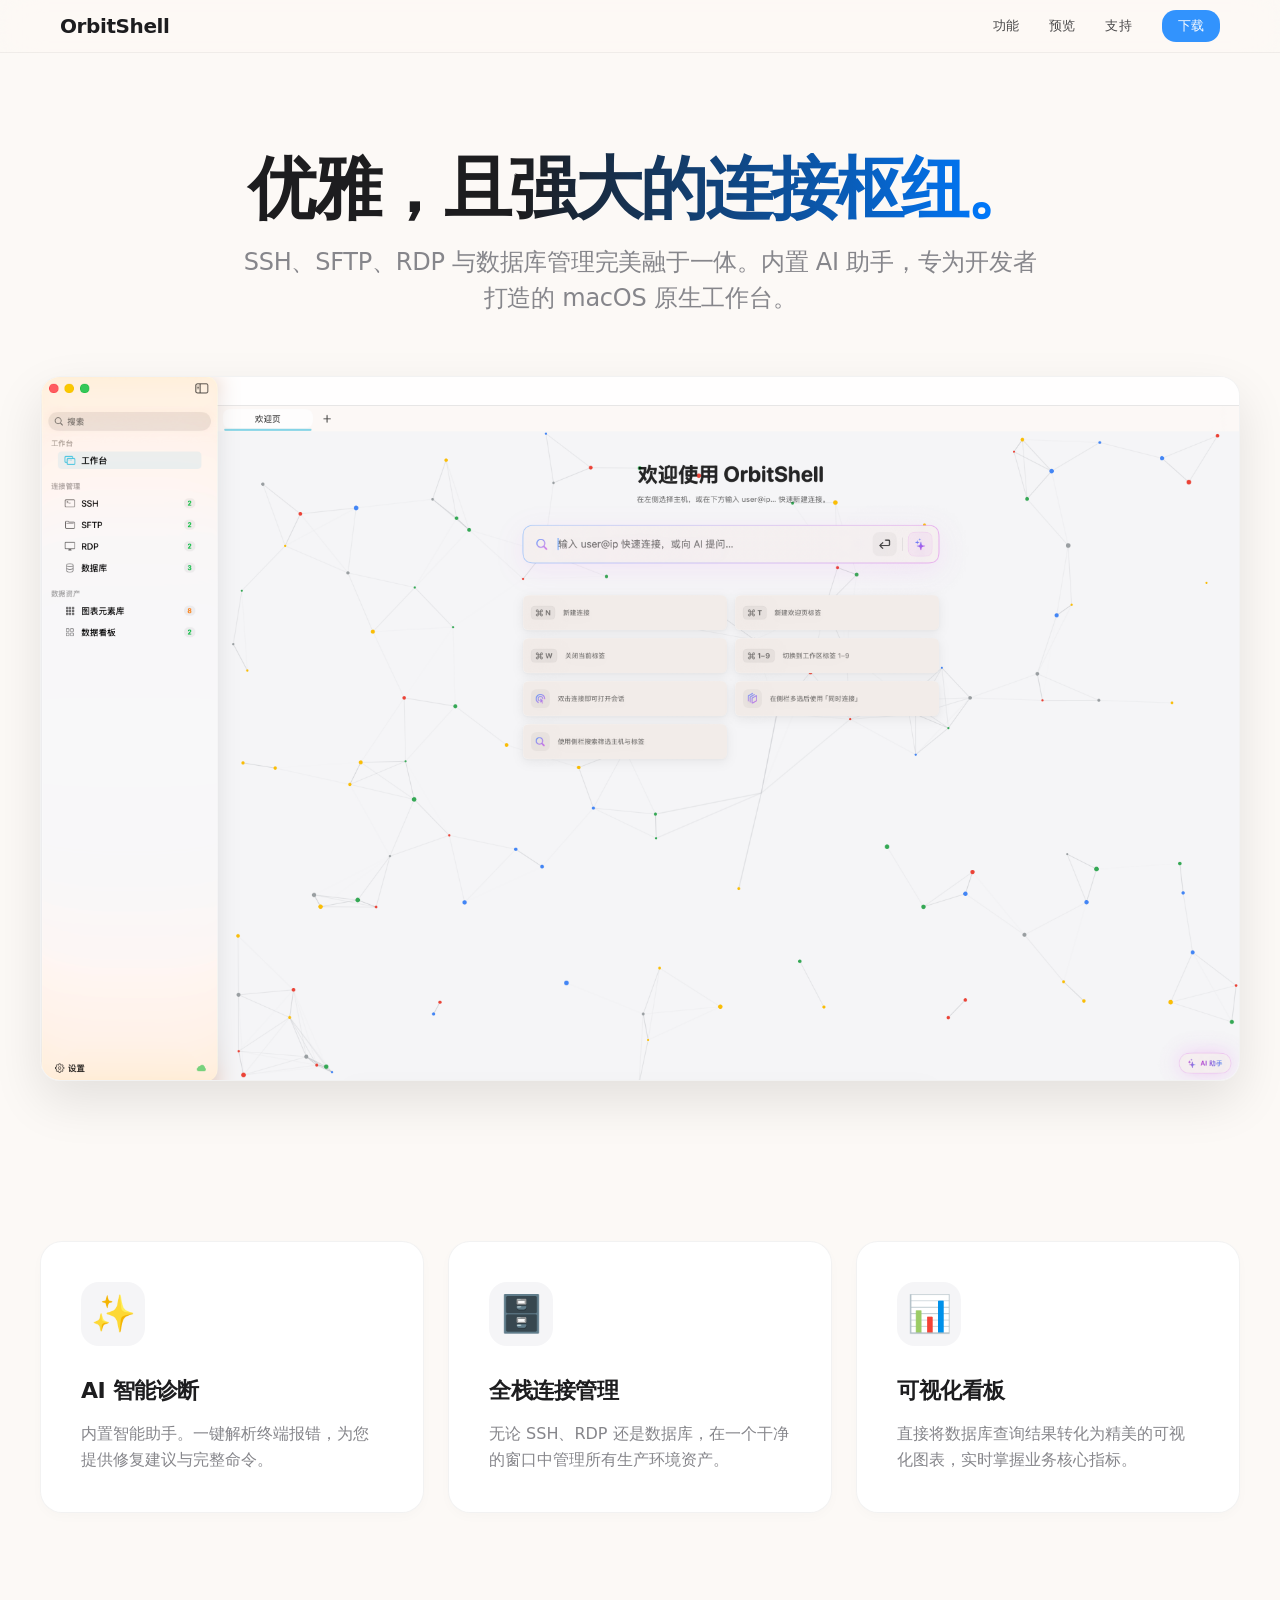
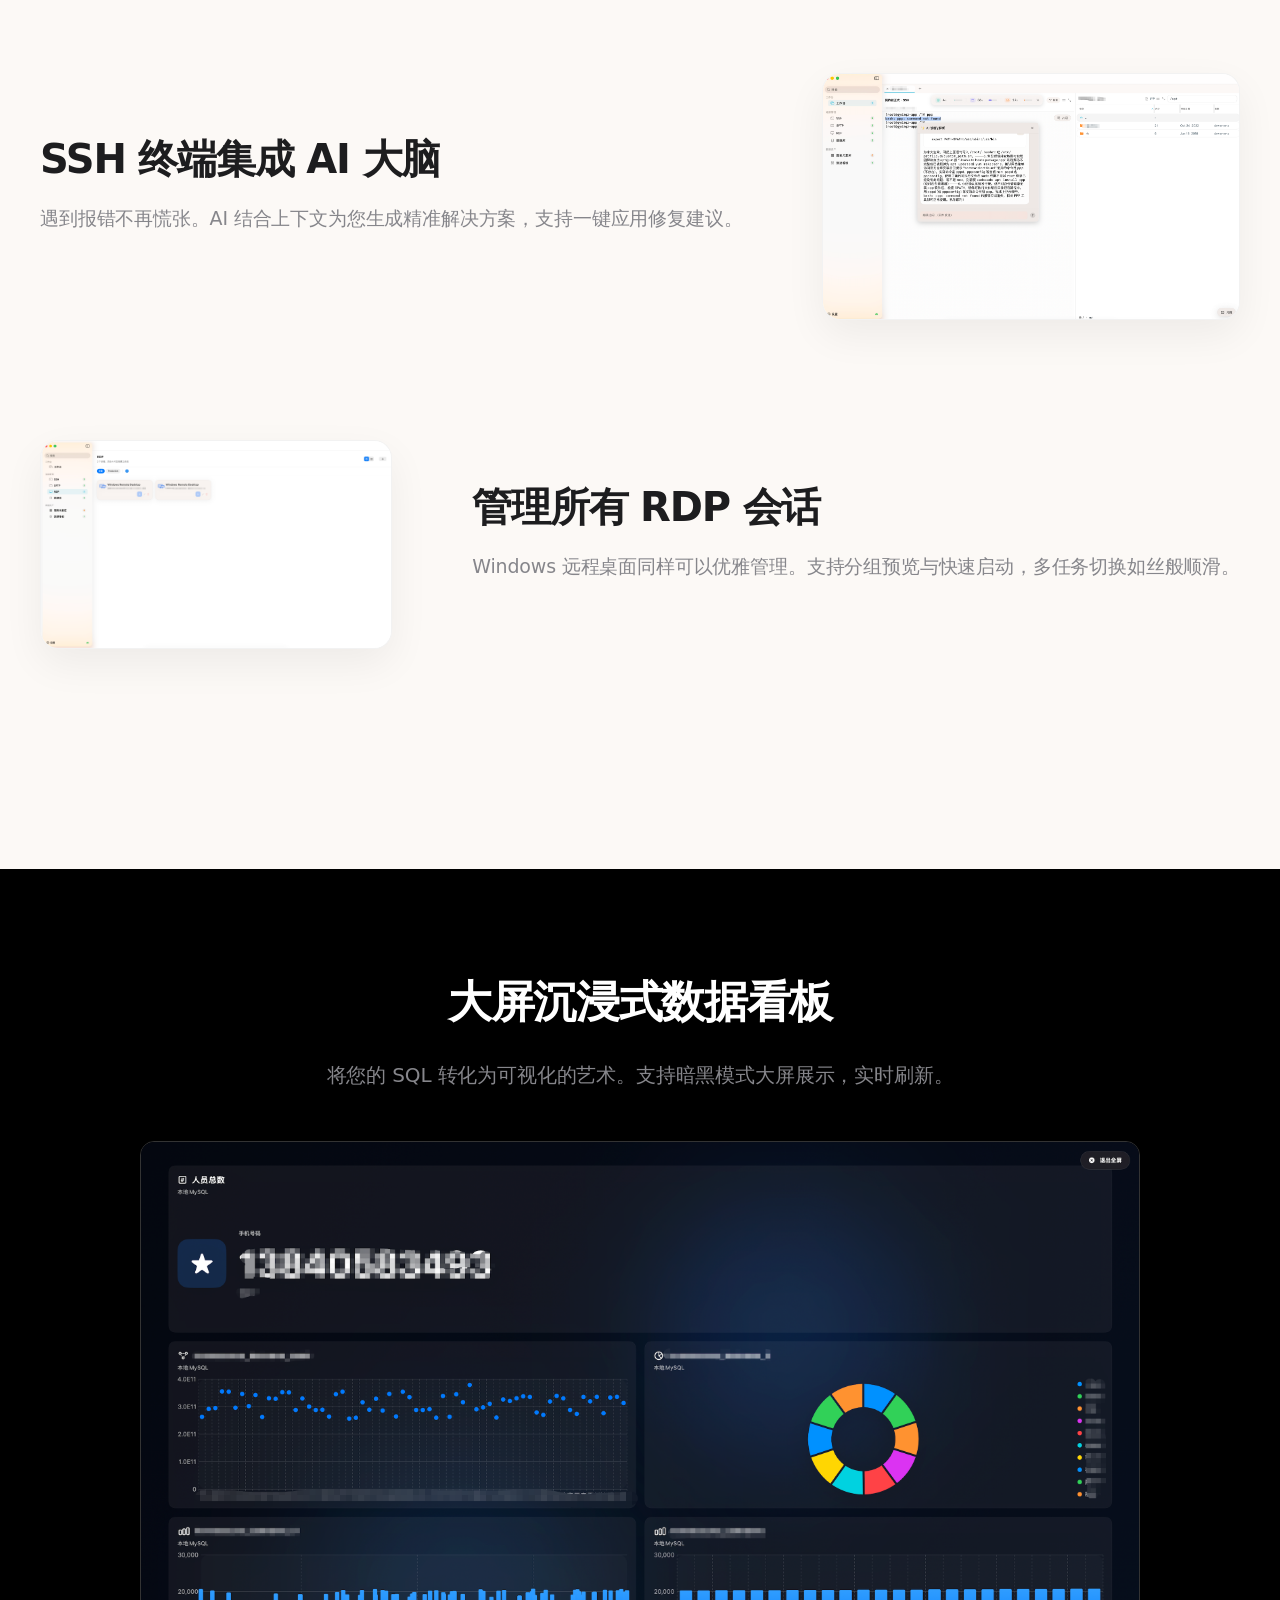
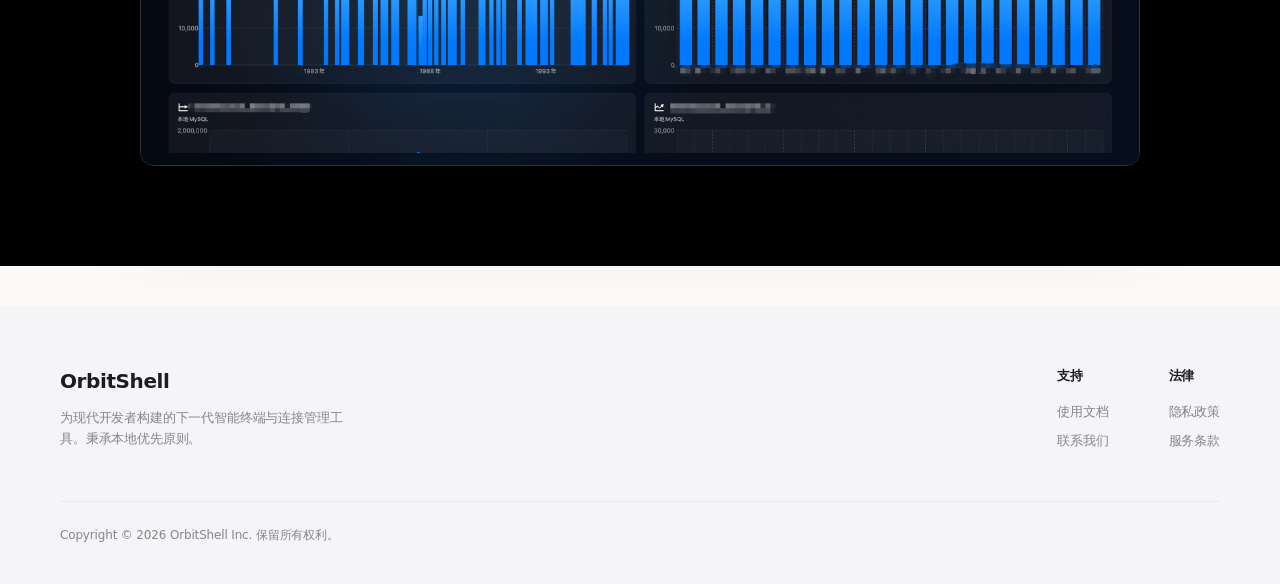
==== commit 7ce492c9: "add" ====
--- a/index.html
+++ b/index.html
@@ -4,6 +4,11 @@
     <meta charset="UTF-8">
     <meta name="viewport" content="width=device-width, initial-scale=1.0">
     <title>OrbitShell - 智能统一连接管理与 AI 终端</title>
+    
+    <!-- 网站图标 (Favicon) -->
+    <link rel="icon" type="image/png" href="app-icon.png">
+    <link rel="apple-touch-icon" href="app-icon.png">
+
     <style>
         :root {
             /* 默认：苹果白天风格配色 */
@@ -507,19 +512,6 @@
             transform: scale(1.1);
         }
 
-        .text-modal-content {
-            background-color: var(--bg-card);
-            color: var(--text-main);
-            padding: 40px;
-            border-radius: 20px;
-            max-width: 600px;
-            width: 90%;
-            transition: background-color 0.5s ease;
-        }
-        
-        .text-modal-content h2 {
-            letter-spacing: -0.02em;
-        }
     </style>
 </head>
 <body>
@@ -539,7 +531,7 @@
                 <a href="#features">功能</a>
                 <a href="#showcase">预览</a>
                 <a href="#support">支持</a>
-                <a href="https://apps.apple.com/app/id您的应用ID" target="_blank" class="btn-primary">下载</a>
+                <a href="https://apps.apple.com/app/orbitshell/id6762333829" target="_blank" class="btn-primary">下载</a>
             </nav>
         </div>
     </header>
@@ -619,13 +611,13 @@
                 <div class="footer-links">
                     <div class="link-group">
                         <h4>支持</h4>
-                        <a href="#">使用文档</a>
+                        <a href="support.html">使用文档</a>
                         <a href="mailto:support@orbitshell.cn">联系我们</a>
                     </div>
                     <div class="link-group">
                         <h4>法律</h4>
-                        <a href="javascript:void(0)" id="privacyBtn">隐私政策</a>
-                        <a href="#">服务条款</a>
+                        <a href="privacy.html">隐私政策</a>
+                        <a href="terms.html">服务条款</a>
                     </div>
                 </div>
             </div>
@@ -639,20 +631,6 @@
     <div id="imgModal" class="modal">
         <span class="close-modal" id="closeImgBtn">&times;</span>
         <img class="modal-content" id="expandedImg">
-    </div>
-
-    <!-- 隐私政策 Modal -->
-    <div id="textModal" class="modal">
-        <div class="text-modal-content">
-            <h2>隐私政策</h2>
-            <p style="margin-top: 10px;"><strong>发布日期：2026年4月</strong></p>
-            <p style="margin-top: 15px;">OrbitShell 极度重视您的隐私。您的所有 SSH 密钥、密码、服务器地址均经过强加密，并**仅保存在您的本地磁盘**。</p>
-            <h3 style="margin-top: 20px;">1. 数据本地化存储</h3>
-            <p>我们不会上传、收集或出售您的任何敏感凭证。所有数据通过 macOS Keychain 进行安全管理。</p>
-            <h3 style="margin-top: 20px;">2. AI 功能与交互</h3>
-            <p>使用 AI 诊断时，仅发送您选定的文本至 API 服务商。我们建议您在发送前脱敏日志中的私密数据。</p>
-            <button class="btn-primary" style="margin-top: 30px; width: 100%; padding: 12px;" onclick="document.getElementById('textModal').classList.remove('show')">我已了解</button>
-        </div>
     </div>
 
     <script>
@@ -693,15 +671,10 @@
             });
         });
 
-        // 隐私弹窗
-        document.getElementById('privacyBtn').addEventListener('click', () => {
-            document.getElementById('textModal').classList.add('show');
-        });
-
-        // 统一弹窗关闭逻辑 (包含背景、关闭按钮以及直接点击图片)
+        // 图片查看器关闭逻辑
         document.querySelectorAll('.modal').forEach(modal => {
             modal.addEventListener('click', (e) => {
-                // 判断点击区域：如果是背景本身、是“X”按钮、或是放大显示的图片内容，则关闭弹窗
+                // 点击背景、关闭按钮或放大图片本身时关闭查看器
                 if (e.target === modal || e.target.classList.contains('close-modal') || e.target.classList.contains('modal-content')) {
                     modal.classList.remove('show');
                 }
@@ -709,4 +682,4 @@
         });
     </script>
 </body>
-</html>+</html>
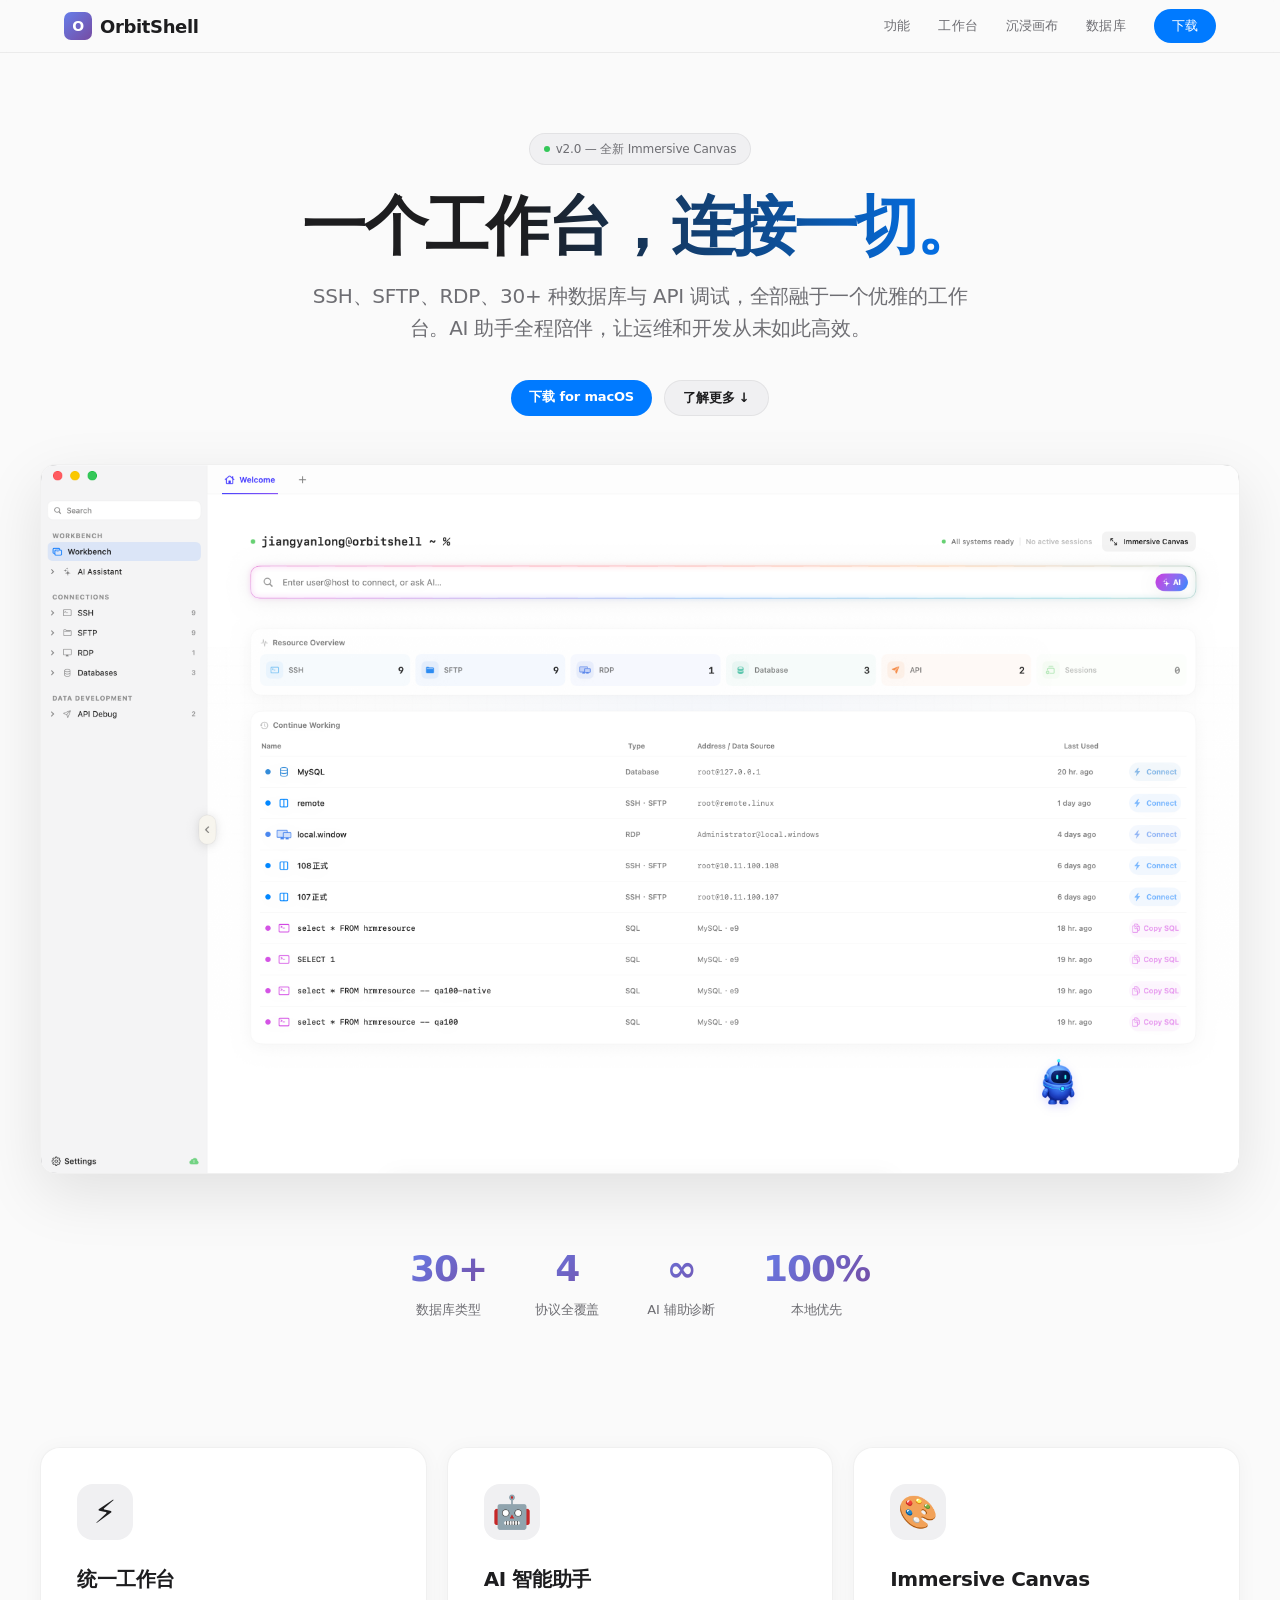
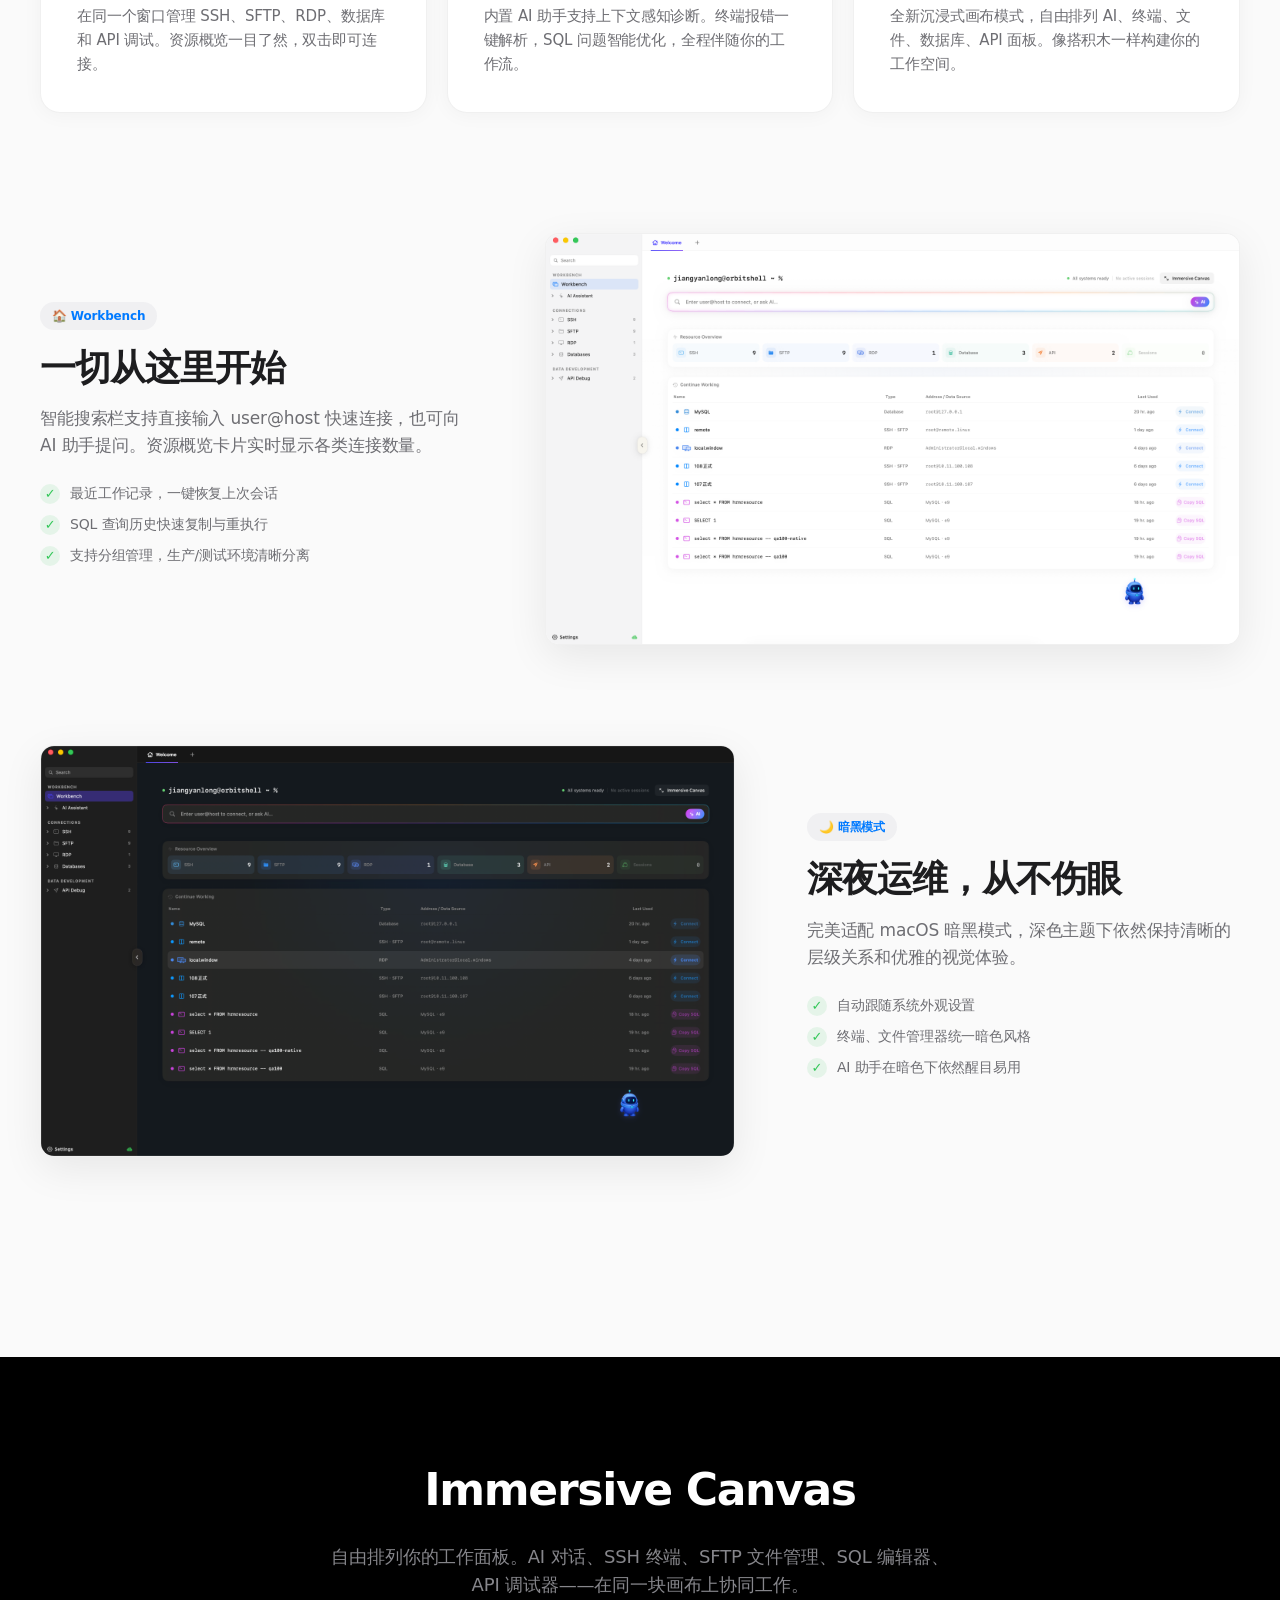
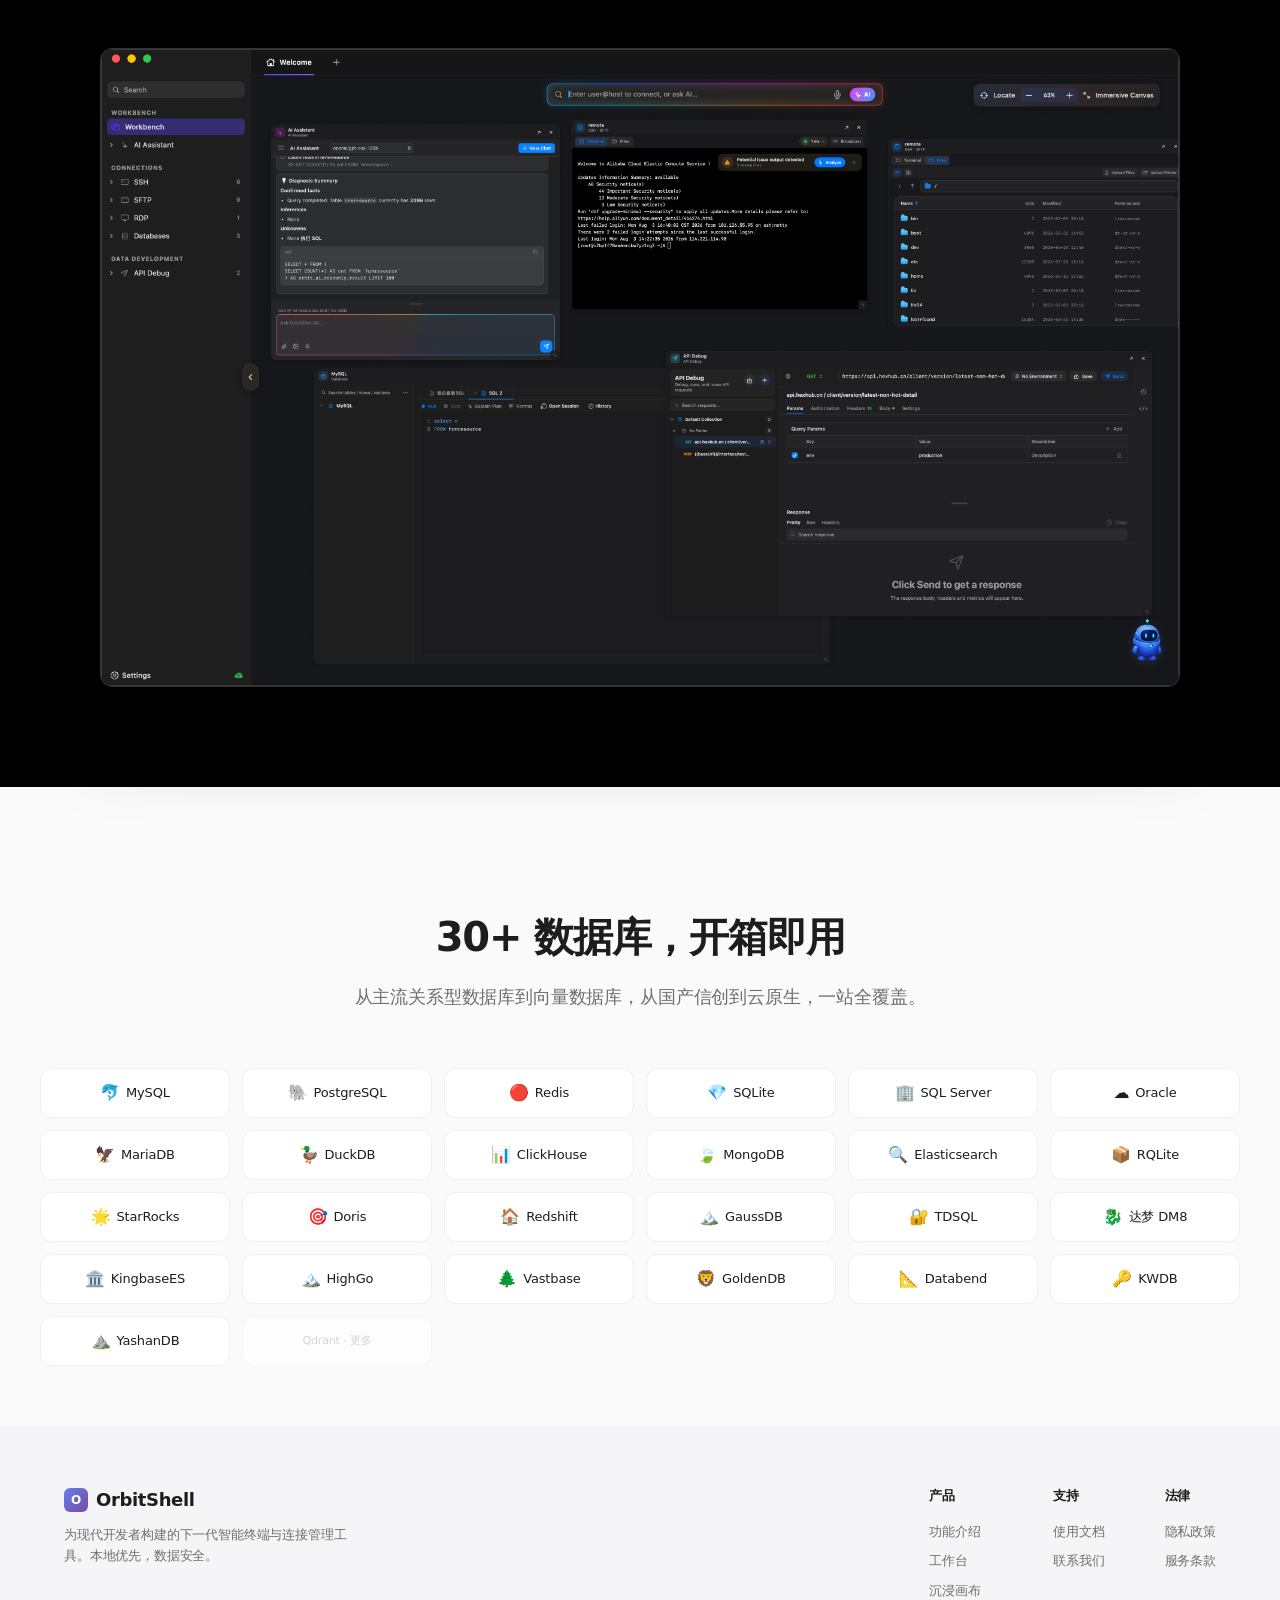
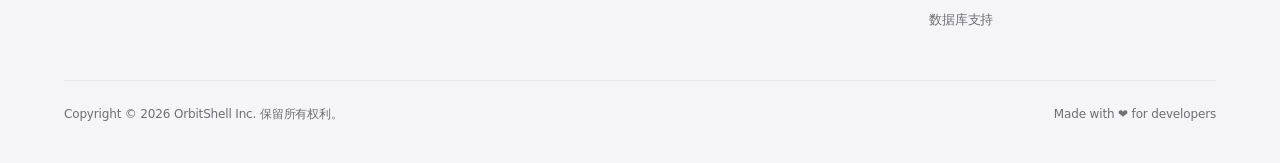
==== commit bfd71323: "web2.0" ====
--- a/index.html
+++ b/index.html
@@ -4,43 +4,58 @@
     <meta charset="UTF-8">
     <meta name="viewport" content="width=device-width, initial-scale=1.0">
     <title>OrbitShell - 智能统一连接管理与 AI 终端</title>
-    
-    <!-- 网站图标 (Favicon) -->
+
     <link rel="icon" type="image/png" href="app-icon.png">
     <link rel="apple-touch-icon" href="app-icon.png">
 
     <style>
         :root {
-            /* 默认：苹果白天风格配色 */
-            --bg-sidebar: #FCF9F6;
+            --bg-primary: #FAFAFA;
             --bg-card: #FFFFFF;
+            --bg-sidebar: #FFFFFF;
             --text-main: #1D1D1F;
-            --text-secondary: #86868B;
+            --text-secondary: #6E6E73;
+            --text-tertiary: #AEAEB2;
             --accent-blue: #007AFF;
             --accent-purple: #AF52DE;
-            --border-color: rgba(0,0,0,0.05);
-            --nav-bg: rgba(252, 249, 246, 0.72);
-            --icon-bg: #F5F5F7;
+            --accent-green: #34C759;
+            --accent-orange: #FF9500;
+            --border-color: rgba(0,0,0,0.06);
+            --border-light: rgba(0,0,0,0.04);
+            --nav-bg: rgba(250, 250, 250, 0.72);
+            --card-shadow: 0 2px 20px rgba(0,0,0,0.04);
+            --card-shadow-hover: 0 8px 40px rgba(0,0,0,0.08);
             --footer-bg: #F5F5F7;
-            --modal-bg: rgba(255, 255, 255, 0.98);
-            
+            --tag-bg: #F0F0F2;
+            --tag-active: #E8E8ED;
+            --stat-bg: rgba(0,0,0,0.02);
+            --terminal-bg: #F5F5F7;
+            --gradient-blue: linear-gradient(135deg, #667eea 0%, #764ba2 100%);
+            --gradient-purple: linear-gradient(135deg, #a855f7 0%, #6366f1 100%);
+
             --container-max: 1200px;
             --ease-out-expo: cubic-bezier(0.16, 1, 0.3, 1);
-            --transition-speed: 0.8s;
-        }
-
-        /* 苹果暗黑模式自动适配 */
+            --transition-speed: 0.7s;
+        }
+
         @media (prefers-color-scheme: dark) {
             :root {
-                --bg-sidebar: #000000;
-                --bg-card: #1C1C1E; /* 苹果二级背景色 */
+                --bg-primary: #000000;
+                --bg-card: #1C1C1E;
+                --bg-sidebar: #161618;
                 --text-main: #F5F5F7;
                 --text-secondary: #A1A1A6;
-                --border-color: rgba(255,255,255,0.1);
+                --text-tertiary: #636366;
+                --border-color: rgba(255,255,255,0.08);
+                --border-light: rgba(255,255,255,0.04);
                 --nav-bg: rgba(0, 0, 0, 0.75);
-                --icon-bg: #2C2C2E;
-                --footer-bg: #161617;
-                --modal-bg: rgba(28, 28, 30, 0.98);
+                --card-shadow: 0 2px 20px rgba(0,0,0,0.2);
+                --card-shadow-hover: 0 8px 40px rgba(0,0,0,0.3);
+                --footer-bg: #161618;
+                --tag-bg: #2C2C2E;
+                --tag-active: #3A3A3C;
+                --stat-bg: rgba(255,255,255,0.03);
+                --terminal-bg: #1C1C1E;
             }
         }
 
@@ -56,15 +71,14 @@
         }
 
         body {
-            /* 优化后的高级字体栈，兼容多平台完美中英混排 */
             font-family: -apple-system, BlinkMacSystemFont, "SF Pro Text", "SF Pro Display", "PingFang SC", "Helvetica Neue", "Microsoft YaHei", ui-sans-serif, system-ui, sans-serif;
-            background-color: var(--bg-sidebar);
+            background-color: var(--bg-primary);
             color: var(--text-main);
             line-height: 1.5;
             font-weight: 400;
             letter-spacing: -0.01em;
             -webkit-font-smoothing: antialiased;
-            -moz-osx-font-smoothing: grayscale; /* 增强 macOS 下的字体清晰度 */
+            -moz-osx-font-smoothing: grayscale;
             transition: background-color 0.5s ease, color 0.5s ease;
         }
 
@@ -76,30 +90,28 @@
         .container {
             max-width: var(--container-max);
             margin: 0 auto;
-            padding: 0 20px;
-        }
-
-        /* --- 动画核心类 --- */
+            padding: 0 24px;
+        }
+
+        /* --- 动画 --- */
         .reveal {
             opacity: 0;
-            transform: translateY(30px) scale(0.98);
-            filter: blur(10px);
+            transform: translateY(24px) scale(0.98);
+            filter: blur(8px);
             transition: opacity var(--transition-speed) var(--ease-out-expo),
                         transform var(--transition-speed) var(--ease-out-expo),
                         filter var(--transition-speed) var(--ease-out-expo);
         }
-
         .reveal.active {
             opacity: 1;
             transform: translateY(0) scale(1);
             filter: blur(0);
         }
-
         .delay-1 { transition-delay: 0.1s; }
         .delay-2 { transition-delay: 0.2s; }
         .delay-3 { transition-delay: 0.3s; }
 
-        /* 导航栏 */
+        /* ===== 导航 ===== */
         header {
             background-color: var(--nav-bg);
             backdrop-filter: saturate(180%) blur(20px);
@@ -108,7 +120,6 @@
             top: 0;
             z-index: 1000;
             border-bottom: 1px solid var(--border-color);
-            transition: background-color 0.5s ease;
         }
 
         .nav-inner {
@@ -119,30 +130,44 @@
         }
 
         .logo {
-            font-size: 20px;
+            display: flex;
+            align-items: center;
+            gap: 8px;
+            font-size: 18px;
             font-weight: 700;
             color: var(--text-main);
             z-index: 1001;
             letter-spacing: -0.02em;
         }
 
+        .logo-icon {
+            width: 28px;
+            height: 28px;
+            border-radius: 7px;
+            background: var(--gradient-blue);
+            display: flex;
+            align-items: center;
+            justify-content: center;
+            color: #fff;
+            font-size: 14px;
+            font-weight: 800;
+        }
+
         .nav-links {
             display: flex;
-            gap: 30px;
+            gap: 28px;
             align-items: center;
         }
 
         .nav-links a {
-            color: var(--text-main);
+            color: var(--text-secondary);
             font-size: 13px;
             font-weight: 500;
-            opacity: 0.8;
             letter-spacing: 0.01em;
         }
 
         .nav-links a:hover {
-            opacity: 1;
-            color: var(--accent-blue);
+            color: var(--text-main);
         }
 
         .menu-toggle {
@@ -152,12 +177,11 @@
             cursor: pointer;
             z-index: 1001;
             padding: 8px;
-            justify-content: center;
         }
 
         .menu-toggle span {
-            width: 20px;
-            height: 1.2px;
+            width: 18px;
+            height: 1.5px;
             background: var(--text-main);
             transition: 0.3s;
         }
@@ -165,39 +189,64 @@
         .btn-primary {
             background-color: var(--accent-blue);
             color: #FFF !important;
-            padding: 6px 16px;
-            border-radius: 14px;
+            padding: 7px 18px;
+            border-radius: 20px;
             font-size: 13px;
             font-weight: 600;
-            letter-spacing: 0.01em;
             transition: all 0.3s var(--ease-out-expo);
             display: inline-block;
         }
 
         .btn-primary:hover {
             background-color: #0071e3;
-            transform: scale(1.05);
-        }
-
-        /* Hero 区域 */
+            transform: scale(1.04);
+        }
+
+        /* ===== Hero ===== */
         .hero {
             text-align: center;
-            padding: 100px 0 60px;
-        }
-
-        /* 标题流光动画 */
+            padding: 80px 0 40px;
+            position: relative;
+        }
+
+        .hero-badge {
+            display: inline-flex;
+            align-items: center;
+            gap: 6px;
+            background: var(--tag-bg);
+            border: 1px solid var(--border-color);
+            border-radius: 20px;
+            padding: 6px 14px;
+            font-size: 12px;
+            font-weight: 500;
+            color: var(--text-secondary);
+            margin-bottom: 28px;
+        }
+
+        .hero-badge .dot {
+            width: 6px;
+            height: 6px;
+            border-radius: 50%;
+            background: var(--accent-green);
+            animation: pulse 2s infinite;
+        }
+
+        @keyframes pulse {
+            0%, 100% { opacity: 1; }
+            50% { opacity: 0.4; }
+        }
+
         @keyframes textShine {
             0% { background-position: 0% 50%; }
             100% { background-position: 200% 50%; }
         }
 
         .hero h1 {
-            font-size: 68px;
-            font-weight: 800; /* 加粗，更具冲击力 */
-            letter-spacing: -0.04em; /* 收紧大标题字距 */
+            font-size: 64px;
+            font-weight: 800;
+            letter-spacing: -0.04em;
             margin-bottom: 20px;
             line-height: 1.05;
-            /* 动态渐变填充 */
             background: linear-gradient(
                 to right,
                 var(--text-main) 20%,
@@ -212,88 +261,156 @@
         }
 
         .hero p {
-            font-size: 24px;
+            font-size: 20px;
             color: var(--text-secondary);
-            max-width: 800px;
-            margin: 0 auto 40px;
+            max-width: 680px;
+            margin: 0 auto 36px;
             font-weight: 400;
             letter-spacing: -0.01em;
-            line-height: 1.5;
-            position: relative;
+            line-height: 1.6;
+        }
+
+        .hero-actions {
+            display: flex;
+            justify-content: center;
+            gap: 12px;
+            margin-bottom: 48px;
+        }
+
+        .btn-secondary {
+            background: var(--tag-bg);
+            color: var(--text-main) !important;
+            padding: 7px 18px;
+            border-radius: 20px;
+            font-size: 13px;
+            font-weight: 600;
+            transition: all 0.3s var(--ease-out-expo);
+            display: inline-flex;
+            align-items: center;
+            gap: 6px;
+            border: 1px solid var(--border-color);
+        }
+
+        .btn-secondary:hover {
+            background: var(--tag-active);
+            transform: scale(1.04);
         }
 
         .hero-image-wrapper {
-            margin-top: 60px;
-            border-radius: 20px;
+            border-radius: 16px;
             overflow: hidden;
-            box-shadow: 0 20px 50px rgba(0,0,0,0.1);
+            box-shadow: 0 20px 60px rgba(0,0,0,0.1);
             border: 1px solid var(--border-color);
             background: var(--bg-card);
             line-height: 0;
             position: relative;
         }
 
-        .hero-image-wrapper video {
+        .hero-image-wrapper img {
             width: 100%;
             height: auto;
             display: block;
         }
 
-        /* 功能网格 */
+        /* ===== 统计条 ===== */
+        .stats-bar {
+            display: flex;
+            justify-content: center;
+            gap: 48px;
+            padding: 48px 0;
+            margin-top: -20px;
+        }
+
+        .stat-item {
+            text-align: center;
+        }
+
+        .stat-number {
+            font-size: 36px;
+            font-weight: 800;
+            letter-spacing: -0.03em;
+            background: var(--gradient-blue);
+            -webkit-background-clip: text;
+            -webkit-text-fill-color: transparent;
+        }
+
+        .stat-label {
+            font-size: 13px;
+            color: var(--text-secondary);
+            margin-top: 4px;
+        }
+
+        /* ===== 功能网格 ===== */
+        .section-title {
+            text-align: center;
+            margin-bottom: 16px;
+            font-size: 40px;
+            font-weight: 700;
+            letter-spacing: -0.03em;
+        }
+
+        .section-desc {
+            text-align: center;
+            color: var(--text-secondary);
+            font-size: 18px;
+            max-width: 600px;
+            margin: 0 auto 56px;
+            line-height: 1.6;
+        }
+
         .features-grid {
             display: grid;
             grid-template-columns: repeat(3, 1fr);
-            gap: 24px;
-            padding: 100px 0;
+            gap: 20px;
+            padding: 80px 0 60px;
         }
 
         .feature-card {
             background: var(--bg-card);
-            border-radius: 22px;
-            padding: 40px;
-            box-shadow: 0 4px 12px rgba(0,0,0,0.02);
+            border-radius: 20px;
+            padding: 36px;
+            box-shadow: var(--card-shadow);
             border: 1px solid var(--border-color);
-            transition: transform 0.4s var(--ease-out-expo), box-shadow 0.4s var(--ease-out-expo), background-color 0.5s ease;
+            transition: transform 0.4s var(--ease-out-expo), box-shadow 0.4s var(--ease-out-expo);
             text-align: left;
         }
 
         .feature-card:hover {
-            transform: scale(1.02);
-            box-shadow: 0 10px 30px rgba(0,0,0,0.1);
+            transform: translateY(-4px);
+            box-shadow: var(--card-shadow-hover);
         }
 
         .feature-icon {
-            font-size: 36px;
-            margin-bottom: 28px;
+            font-size: 32px;
+            margin-bottom: 24px;
             display: inline-flex;
-            width: 64px;
-            height: 64px;
-            background: var(--icon-bg);
+            width: 56px;
+            height: 56px;
+            background: var(--tag-bg);
             align-items: center;
             justify-content: center;
-            border-radius: 18px;
-            transition: background-color 0.5s ease, transform 0.4s var(--ease-out-expo);
+            border-radius: 16px;
+            transition: transform 0.4s var(--ease-out-expo);
         }
 
         .feature-card:hover .feature-icon {
-            transform: scale(1.1) rotate(5deg);
+            transform: scale(1.08) rotate(3deg);
         }
 
         .feature-card h3 {
-            font-size: 22px;
-            margin-bottom: 14px;
+            font-size: 20px;
+            margin-bottom: 10px;
             font-weight: 600;
             letter-spacing: -0.02em;
         }
 
         .feature-card p {
             color: var(--text-secondary);
-            font-size: 16px;
+            font-size: 15px;
             line-height: 1.6;
-            letter-spacing: 0;
-        }
-
-        /* 图文展示 */
+        }
+
+        /* ===== 截图展示 ===== */
         .showcase-section {
             padding: 60px 0;
         }
@@ -301,36 +418,83 @@
         .showcase-row {
             display: flex;
             align-items: center;
-            gap: 80px;
-            margin-bottom: 120px;
+            gap: 72px;
+            margin-bottom: 100px;
         }
 
         .showcase-row:nth-child(even) {
             flex-direction: row-reverse;
         }
 
+        .showcase-text {
+            flex: 1;
+        }
+
+        .showcase-tag {
+            display: inline-flex;
+            align-items: center;
+            gap: 5px;
+            background: var(--tag-bg);
+            border-radius: 14px;
+            padding: 5px 12px;
+            font-size: 12px;
+            font-weight: 600;
+            color: var(--accent-blue);
+            margin-bottom: 16px;
+        }
+
         .showcase-text h2 {
-            font-size: 40px;
-            margin-bottom: 20px;
-            letter-spacing: -0.03em; /* 标题字间距紧凑些 */
+            font-size: 36px;
+            margin-bottom: 16px;
+            letter-spacing: -0.03em;
             font-weight: 700;
             line-height: 1.2;
         }
 
         .showcase-text p {
-            font-size: 19px;
+            font-size: 17px;
             color: var(--text-secondary);
             margin-bottom: 24px;
             line-height: 1.6;
         }
 
+        .showcase-list {
+            list-style: none;
+            padding: 0;
+        }
+
+        .showcase-list li {
+            display: flex;
+            align-items: center;
+            gap: 10px;
+            font-size: 14px;
+            color: var(--text-secondary);
+            margin-bottom: 10px;
+        }
+
+        .showcase-list li::before {
+            content: "✓";
+            color: var(--accent-green);
+            font-weight: 700;
+            font-size: 13px;
+            width: 20px;
+            height: 20px;
+            display: flex;
+            align-items: center;
+            justify-content: center;
+            background: rgba(52,199,89,0.1);
+            border-radius: 50%;
+            flex-shrink: 0;
+        }
+
         .showcase-image {
-            flex: 1.4;
-            border-radius: 18px;
+            flex: 1.6;
+            border-radius: 14px;
             overflow: hidden;
-            box-shadow: 0 15px 40px rgba(0,0,0,0.06);
+            box-shadow: 0 12px 40px rgba(0,0,0,0.08);
             border: 1px solid var(--border-color);
             background: var(--bg-card);
+            line-height: 0;
         }
 
         .showcase-image img {
@@ -340,7 +504,7 @@
             transition: 0.5s var(--ease-out-expo);
         }
 
-        /* 暗黑全屏展示区块 */
+        /* ===== 深色沉浸区 ===== */
         .dark-section {
             background-color: #000;
             color: #FFFFFF;
@@ -351,26 +515,26 @@
 
         .dark-section h2 {
             font-size: 44px;
-            margin-bottom: 24px;
+            margin-bottom: 20px;
             font-weight: 700;
             letter-spacing: -0.03em;
         }
 
         .dark-section p {
             color: #86868B;
-            font-size: 20px;
-            max-width: 700px;
-            margin: 0 auto 50px;
+            font-size: 18px;
+            max-width: 640px;
+            margin: 0 auto 48px;
             line-height: 1.6;
         }
 
         .dark-section .image-container {
-            max-width: 1000px;
+            max-width: 1080px;
             margin: 0 auto;
-            border-radius: 14px;
+            border-radius: 12px;
             overflow: hidden;
             border: 1px solid #333;
-            box-shadow: 0 40px 80px rgba(0,0,0,0.4);
+            box-shadow: 0 40px 80px rgba(0,0,0,0.5);
         }
 
         .dark-section img {
@@ -378,7 +542,51 @@
             display: block;
         }
 
-        /* 页脚 */
+        /* ===== 数据库网格 ===== */
+        .db-section {
+            padding: 80px 0 60px;
+        }
+
+        .db-grid {
+            display: grid;
+            grid-template-columns: repeat(6, 1fr);
+            gap: 12px;
+            margin-top: 48px;
+        }
+
+        .db-tag {
+            display: flex;
+            align-items: center;
+            justify-content: center;
+            gap: 6px;
+            padding: 12px 8px;
+            background: var(--bg-card);
+            border: 1px solid var(--border-color);
+            border-radius: 12px;
+            font-size: 13px;
+            font-weight: 500;
+            color: var(--text-main);
+            transition: all 0.3s var(--ease-out-expo);
+            cursor: default;
+        }
+
+        .db-tag:hover {
+            border-color: var(--accent-blue);
+            box-shadow: 0 4px 16px rgba(0,122,255,0.1);
+            transform: translateY(-2px);
+        }
+
+        .db-tag .db-icon {
+            font-size: 16px;
+        }
+
+        .db-tag.coming-soon {
+            opacity: 0.5;
+            font-size: 11px;
+            color: var(--text-tertiary);
+        }
+
+        /* ===== 页脚 ===== */
         footer {
             background: var(--footer-bg);
             padding: 60px 0 40px;
@@ -393,11 +601,21 @@
         }
 
         .footer-logo {
-            font-size: 20px;
+            display: flex;
+            align-items: center;
+            gap: 8px;
+            font-size: 18px;
             font-weight: 700;
             margin-bottom: 12px;
             color: var(--text-main);
             letter-spacing: -0.02em;
+        }
+
+        .footer-logo .logo-icon {
+            width: 24px;
+            height: 24px;
+            border-radius: 6px;
+            font-size: 12px;
         }
 
         .footer-desc {
@@ -434,30 +652,12 @@
             padding-top: 24px;
             border-top: 1px solid var(--border-color);
             font-size: 12px;
-        }
-
-        /* 响应式 */
-        @media (max-width: 768px) {
-            .nav-links {
-                background: var(--modal-bg);
-            }
-            .hero { padding: 40px 0 20px; }
-            .hero h1 { font-size: 36px; line-height: 1.2; }
-            .hero p { font-size: 18px; margin-bottom: 24px; }
-            .hero-image-wrapper { margin-top: 30px; }
-            .features-grid { grid-template-columns: 1fr; padding: 40px 0; gap: 16px; }
-            .feature-card { padding: 30px 20px; border-radius: 20px; }
-            .feature-icon { width: 50px; height: 50px; font-size: 26px; margin-bottom: 18px; }
-            .feature-card h3 { font-size: 20px; }
-            .showcase-row { flex-direction: column !important; text-align: center; gap: 32px; margin-bottom: 64px; }
-            .showcase-text h2 { font-size: 28px; }
-            .showcase-text p { font-size: 17px; }
-            .dark-section { padding: 60px 0; }
-            .dark-section h2 { font-size: 30px; }
-            .dark-section p { font-size: 16px; margin-bottom: 32px; }
-        }
-
-        /* --- 弹窗与查看器样式 --- */
+            display: flex;
+            justify-content: space-between;
+            align-items: center;
+        }
+
+        /* ===== Modal ===== */
         .modal {
             display: none;
             position: fixed;
@@ -473,26 +673,21 @@
             justify-content: center;
             align-items: center;
         }
-
         .modal.show { display: flex; opacity: 1; }
 
-        /* 图片尺寸强力约束 */
         .modal-content {
             max-width: 90vw;
             max-height: 85vh;
             width: auto;
             height: auto;
-            object-fit: contain; /* 确保图片不会拉伸变形 */
+            object-fit: contain;
             border-radius: 12px;
             transform: scale(0.95);
             transition: transform 0.4s var(--ease-out-expo);
-            cursor: zoom-out; /* 提示用户点击可以缩小/关闭 */
-        }
-        .modal.show .modal-content {
-            transform: scale(1);
-        }
-
-        /* 放大图片的关闭按钮 */
+            cursor: zoom-out;
+        }
+        .modal.show .modal-content { transform: scale(1); }
+
         .close-modal {
             position: absolute;
             top: 24px;
@@ -504,14 +699,52 @@
             z-index: 2001;
             transition: transform 0.2s ease, color 0.2s ease;
             line-height: 1;
-            text-shadow: 0 2px 10px rgba(0,0,0,0.5); /* 增加阴影，在浅色图片上依然可见 */
-        }
-
+            text-shadow: 0 2px 10px rgba(0,0,0,0.5);
+        }
         .close-modal:hover {
             color: var(--accent-blue);
             transform: scale(1.1);
         }
 
+        /* ===== 响应式 ===== */
+        @media (max-width: 768px) {
+            .nav-links {
+                background: var(--bg-card);
+                position: fixed;
+                top: 0;
+                right: -100%;
+                height: 100vh;
+                width: 260px;
+                flex-direction: column;
+                padding: 80px 32px 32px;
+                gap: 20px;
+                transition: right 0.3s var(--ease-out-expo);
+                box-shadow: -4px 0 20px rgba(0,0,0,0.1);
+            }
+            .nav-links.active { right: 0; }
+            .menu-toggle { display: flex; }
+            .hero { padding: 48px 0 20px; }
+            .hero h1 { font-size: 36px; line-height: 1.2; }
+            .hero p { font-size: 16px; margin-bottom: 24px; }
+            .hero-actions { flex-direction: column; align-items: center; }
+            .stats-bar { gap: 24px; flex-wrap: wrap; }
+            .stat-number { font-size: 28px; }
+            .features-grid { grid-template-columns: 1fr; padding: 40px 0; gap: 12px; }
+            .feature-card { padding: 28px 20px; border-radius: 18px; }
+            .section-title { font-size: 28px; }
+            .section-desc { font-size: 16px; margin-bottom: 36px; }
+            .showcase-row { flex-direction: column !important; text-align: center; gap: 28px; margin-bottom: 64px; }
+            .showcase-text h2 { font-size: 26px; }
+            .showcase-text p { font-size: 15px; }
+            .showcase-list { text-align: left; display: inline-block; }
+            .db-grid { grid-template-columns: repeat(3, 1fr); gap: 8px; }
+            .dark-section { padding: 60px 0; }
+            .dark-section h2 { font-size: 28px; }
+            .dark-section p { font-size: 15px; margin-bottom: 32px; }
+            .footer-content { flex-direction: column; gap: 32px; }
+            .footer-links { gap: 32px; }
+            .copyright { flex-direction: column; gap: 8px; text-align: center; }
+        }
     </style>
 </head>
 <body>
@@ -519,9 +752,10 @@
     <header>
         <div class="container nav-inner">
             <div class="logo">
+                <div class="logo-icon">O</div>
                 OrbitShell
             </div>
-            
+
             <div class="menu-toggle" id="mobileMenuBtn">
                 <span></span>
                 <span></span>
@@ -529,8 +763,9 @@
 
             <nav class="nav-links" id="navLinks">
                 <a href="#features">功能</a>
-                <a href="#showcase">预览</a>
-                <a href="#support">支持</a>
+                <a href="#workbench">工作台</a>
+                <a href="#canvas">沉浸画布</a>
+                <a href="#databases">数据库</a>
                 <a href="https://apps.apple.com/app/orbitshell/id6762333829" target="_blank" class="btn-primary">下载</a>
             </nav>
         </div>
@@ -538,65 +773,134 @@
 
     <main>
         <section class="hero container">
-            <h1 class="reveal">优雅，且强大的连接枢纽。</h1>
-            <p class="reveal delay-1">SSH、SFTP、RDP 与数据库管理完美融于一体。内置 AI 助手，专为开发者打造的 macOS 原生工作台。</p>
-            <div class="hero-image-wrapper reveal delay-2">
-                <!-- 将图片替换为视频 -->
-                <video autoplay muted loop playsinline poster="index.png">
-                    <source src="demo.mp4" type="video/mp4">
-                    <!-- 兜底图片 -->
-                    <img src="index.png" alt="OrbitShell 预览">
-                </video>
+            <div class="hero-badge reveal">
+                <span class="dot"></span>
+                v2.0 — 全新 Immersive Canvas
+            </div>
+            <h1 class="reveal delay-1">一个工作台，连接一切。</h1>
+            <p class="reveal delay-2">SSH、SFTP、RDP、30+ 种数据库与 API 调试，全部融于一个优雅的工作台。AI 助手全程陪伴，让运维和开发从未如此高效。</p>
+            <div class="hero-actions reveal delay-3">
+                <a href="https://apps.apple.com/app/orbitshell/id6762333829" target="_blank" class="btn-primary">下载 for macOS</a>
+                <a href="#features" class="btn-secondary">了解更多 ↓</a>
+            </div>
+            <div class="hero-image-wrapper reveal delay-3">
+                <img src="main-qs.png" alt="OrbitShell Workbench" class="zoom-img">
+            </div>
+        </section>
+
+        <section class="stats-bar container reveal">
+            <div class="stat-item">
+                <div class="stat-number">30+</div>
+                <div class="stat-label">数据库类型</div>
+            </div>
+            <div class="stat-item">
+                <div class="stat-number">4</div>
+                <div class="stat-label">协议全覆盖</div>
+            </div>
+            <div class="stat-item">
+                <div class="stat-number">∞</div>
+                <div class="stat-label">AI 辅助诊断</div>
+            </div>
+            <div class="stat-item">
+                <div class="stat-number">100%</div>
+                <div class="stat-label">本地优先</div>
             </div>
         </section>
 
         <section id="features" class="container features-grid">
             <div class="feature-card reveal">
-                <div class="feature-icon">✨</div>
-                <h3>AI 智能诊断</h3>
-                <p>内置智能助手。一键解析终端报错，为您提供修复建议与完整命令。</p>
+                <div class="feature-icon">⚡</div>
+                <h3>统一工作台</h3>
+                <p>在同一个窗口管理 SSH、SFTP、RDP、数据库和 API 调试。资源概览一目了然，双击即可连接。</p>
             </div>
             <div class="feature-card reveal delay-1">
-                <div class="feature-icon">🗄️</div>
-                <h3>全栈连接管理</h3>
-                <p>无论 SSH、RDP 还是数据库，在一个干净的窗口中管理所有生产环境资产。</p>
+                <div class="feature-icon">🤖</div>
+                <h3>AI 智能助手</h3>
+                <p>内置 AI 助手支持上下文感知诊断。终端报错一键解析，SQL 问题智能优化，全程伴随你的工作流。</p>
             </div>
             <div class="feature-card reveal delay-2">
-                <div class="feature-icon">📊</div>
-                <h3>可视化看板</h3>
-                <p>直接将数据库查询结果转化为精美的可视化图表，实时掌握业务核心指标。</p>
+                <div class="feature-icon">🎨</div>
+                <h3>Immersive Canvas</h3>
+                <p>全新沉浸式画布模式，自由排列 AI、终端、文件、数据库、API 面板。像搭积木一样构建你的工作空间。</p>
             </div>
         </section>
 
-        <section id="showcase" class="showcase-section container">
+        <section id="workbench" class="showcase-section container">
             <div class="showcase-row reveal">
                 <div class="showcase-text">
-                    <h2>SSH 终端集成 AI 大脑</h2>
-                    <p>遇到报错不再慌张。AI 结合上下文为您生成精准解决方案，支持一键应用修复建议。</p>
+                    <div class="showcase-tag">🏠 Workbench</div>
+                    <h2>一切从这里开始</h2>
+                    <p>智能搜索栏支持直接输入 user@host 快速连接，也可向 AI 助手提问。资源概览卡片实时显示各类连接数量。</p>
+                    <ul class="showcase-list">
+                        <li>最近工作记录，一键恢复上次会话</li>
+                        <li>SQL 查询历史快速复制与重执行</li>
+                        <li>支持分组管理，生产/测试环境清晰分离</li>
+                    </ul>
                 </div>
                 <div class="showcase-image">
-                    <img src="ssh-AI诊断.png" alt="SSH AI 诊断演示" class="zoom-img">
+                    <img src="main-qs.png" alt="OrbitShell Workbench 亮色模式" class="zoom-img">
                 </div>
             </div>
 
             <div class="showcase-row reveal">
                 <div class="showcase-text">
-                    <h2>管理所有 RDP 会话</h2>
-                    <p>Windows 远程桌面同样可以优雅管理。支持分组预览与快速启动，多任务切换如丝般顺滑。</p>
+                    <div class="showcase-tag">🌙 暗黑模式</div>
+                    <h2>深夜运维，从不伤眼</h2>
+                    <p>完美适配 macOS 暗黑模式，深色主题下依然保持清晰的层级关系和优雅的视觉体验。</p>
+                    <ul class="showcase-list">
+                        <li>自动跟随系统外观设置</li>
+                        <li>终端、文件管理器统一暗色风格</li>
+                        <li>AI 助手在暗色下依然醒目易用</li>
+                    </ul>
                 </div>
                 <div class="showcase-image">
-                    <img src="RDP列表.png" alt="RDP 管理预览" class="zoom-img">
+                    <img src="main-ss.png" alt="OrbitShell Workbench 暗色模式" class="zoom-img">
                 </div>
             </div>
         </section>
 
-        <section class="dark-section">
+        <section id="canvas" class="dark-section">
             <div class="container reveal">
-                <h2>大屏沉浸式数据看板</h2>
-                <p>将您的 SQL 转化为可视化的艺术。支持暗黑模式大屏展示，实时刷新。</p>
+                <h2>Immersive Canvas</h2>
+                <p>自由排列你的工作面板。AI 对话、SSH 终端、SFTP 文件管理、SQL 编辑器、API 调试器——在同一块画布上协同工作。</p>
                 <div class="image-container">
-                    <img src="fullview.png" alt="全屏看板展示" class="zoom-img">
+                    <img src="wxhb.png" alt="Immersive Canvas 多面板视图" class="zoom-img">
                 </div>
+            </div>
+        </section>
+
+        <section id="databases" class="db-section container">
+            <div class="reveal">
+                <h2 class="section-title">30+ 数据库，开箱即用</h2>
+                <p class="section-desc">从主流关系型数据库到向量数据库，从国产信创到云原生，一站全覆盖。</p>
+            </div>
+            <div class="db-grid reveal delay-1">
+                <div class="db-tag"><span class="db-icon">🐬</span> MySQL</div>
+                <div class="db-tag"><span class="db-icon">🐘</span> PostgreSQL</div>
+                <div class="db-tag"><span class="db-icon">🔴</span> Redis</div>
+                <div class="db-tag"><span class="db-icon">💎</span> SQLite</div>
+                <div class="db-tag"><span class="db-icon">🏢</span> SQL Server</div>
+                <div class="db-tag"><span class="db-icon">☁️</span> Oracle</div>
+                <div class="db-tag"><span class="db-icon">🦅</span> MariaDB</div>
+                <div class="db-tag"><span class="db-icon">🦆</span> DuckDB</div>
+                <div class="db-tag"><span class="db-icon">📊</span> ClickHouse</div>
+                <div class="db-tag"><span class="db-icon">🍃</span> MongoDB</div>
+                <div class="db-tag"><span class="db-icon">🔍</span> Elasticsearch</div>
+                <div class="db-tag"><span class="db-icon">📦</span> RQLite</div>
+                <div class="db-tag"><span class="db-icon">🌟</span> StarRocks</div>
+                <div class="db-tag"><span class="db-icon">🎯</span> Doris</div>
+                <div class="db-tag"><span class="db-icon">🏠</span> Redshift</div>
+                <div class="db-tag"><span class="db-icon">🏔️</span> GaussDB</div>
+                <div class="db-tag"><span class="db-icon">🔐</span> TDSQL</div>
+                <div class="db-tag"><span class="db-icon">🐉</span> 达梦 DM8</div>
+                <div class="db-tag"><span class="db-icon">🏛️</span> KingbaseES</div>
+                <div class="db-tag"><span class="db-icon">🏔️</span> HighGo</div>
+                <div class="db-tag"><span class="db-icon">🌲</span> Vastbase</div>
+                <div class="db-tag"><span class="db-icon">🦁</span> GoldenDB</div>
+                <div class="db-tag"><span class="db-icon">📐</span> Databend</div>
+                <div class="db-tag"><span class="db-icon">🔑</span> KWDB</div>
+                <div class="db-tag"><span class="db-icon">⛰️</span> YashanDB</div>
+                <div class="db-tag coming-soon">Qdrant · 更多</div>
             </div>
         </section>
     </main>
@@ -605,10 +909,20 @@
         <div class="container">
             <div class="footer-content">
                 <div>
-                    <div class="footer-logo">OrbitShell</div>
-                    <p class="footer-desc">为现代开发者构建的下一代智能终端与连接管理工具。秉承本地优先原则。</p>
+                    <div class="footer-logo">
+                        <div class="logo-icon">O</div>
+                        OrbitShell
+                    </div>
+                    <p class="footer-desc">为现代开发者构建的下一代智能终端与连接管理工具。本地优先，数据安全。</p>
                 </div>
                 <div class="footer-links">
+                    <div class="link-group">
+                        <h4>产品</h4>
+                        <a href="#features">功能介绍</a>
+                        <a href="#workbench">工作台</a>
+                        <a href="#canvas">沉浸画布</a>
+                        <a href="#databases">数据库支持</a>
+                    </div>
                     <div class="link-group">
                         <h4>支持</h4>
                         <a href="support.html">使用文档</a>
@@ -622,46 +936,39 @@
                 </div>
             </div>
             <div class="copyright">
-                Copyright © 2026 OrbitShell Inc. 保留所有权利。
+                <span>Copyright © 2026 OrbitShell Inc. 保留所有权利。</span>
+                <span>Made with ❤️ for developers</span>
             </div>
         </div>
     </footer>
 
-    <!-- 图片放大 Modal -->
     <div id="imgModal" class="modal">
         <span class="close-modal" id="closeImgBtn">&times;</span>
         <img class="modal-content" id="expandedImg">
     </div>
 
     <script>
-        // 移动端菜单逻辑
+        // 移动端菜单
         const mobileMenuBtn = document.getElementById('mobileMenuBtn');
         const navLinks = document.getElementById('navLinks');
-
         mobileMenuBtn.addEventListener('click', () => {
             mobileMenuBtn.classList.toggle('active');
             navLinks.classList.toggle('active');
         });
 
-        // 动画控制：Intersection Observer
-        const revealCallback = (entries, observer) => {
+        // 滚动动画
+        const revealObserver = new IntersectionObserver((entries, observer) => {
             entries.forEach(entry => {
                 if (entry.isIntersecting) {
                     entry.target.classList.add('active');
                     observer.unobserve(entry.target);
                 }
             });
-        };
-
-        const revealObserver = new IntersectionObserver(revealCallback, {
-            threshold: 0.15
-        });
-
-        document.querySelectorAll('.reveal').forEach(el => {
-            revealObserver.observe(el);
-        });
-
-        // 图片查看器
+        }, { threshold: 0.12 });
+
+        document.querySelectorAll('.reveal').forEach(el => revealObserver.observe(el));
+
+        // 图片放大
         const imgModal = document.getElementById('imgModal');
         const expandedImg = document.getElementById('expandedImg');
         document.querySelectorAll('.zoom-img').forEach(img => {
@@ -671,10 +978,8 @@
             });
         });
 
-        // 图片查看器关闭逻辑
         document.querySelectorAll('.modal').forEach(modal => {
             modal.addEventListener('click', (e) => {
-                // 点击背景、关闭按钮或放大图片本身时关闭查看器
                 if (e.target === modal || e.target.classList.contains('close-modal') || e.target.classList.contains('modal-content')) {
                     modal.classList.remove('show');
                 }
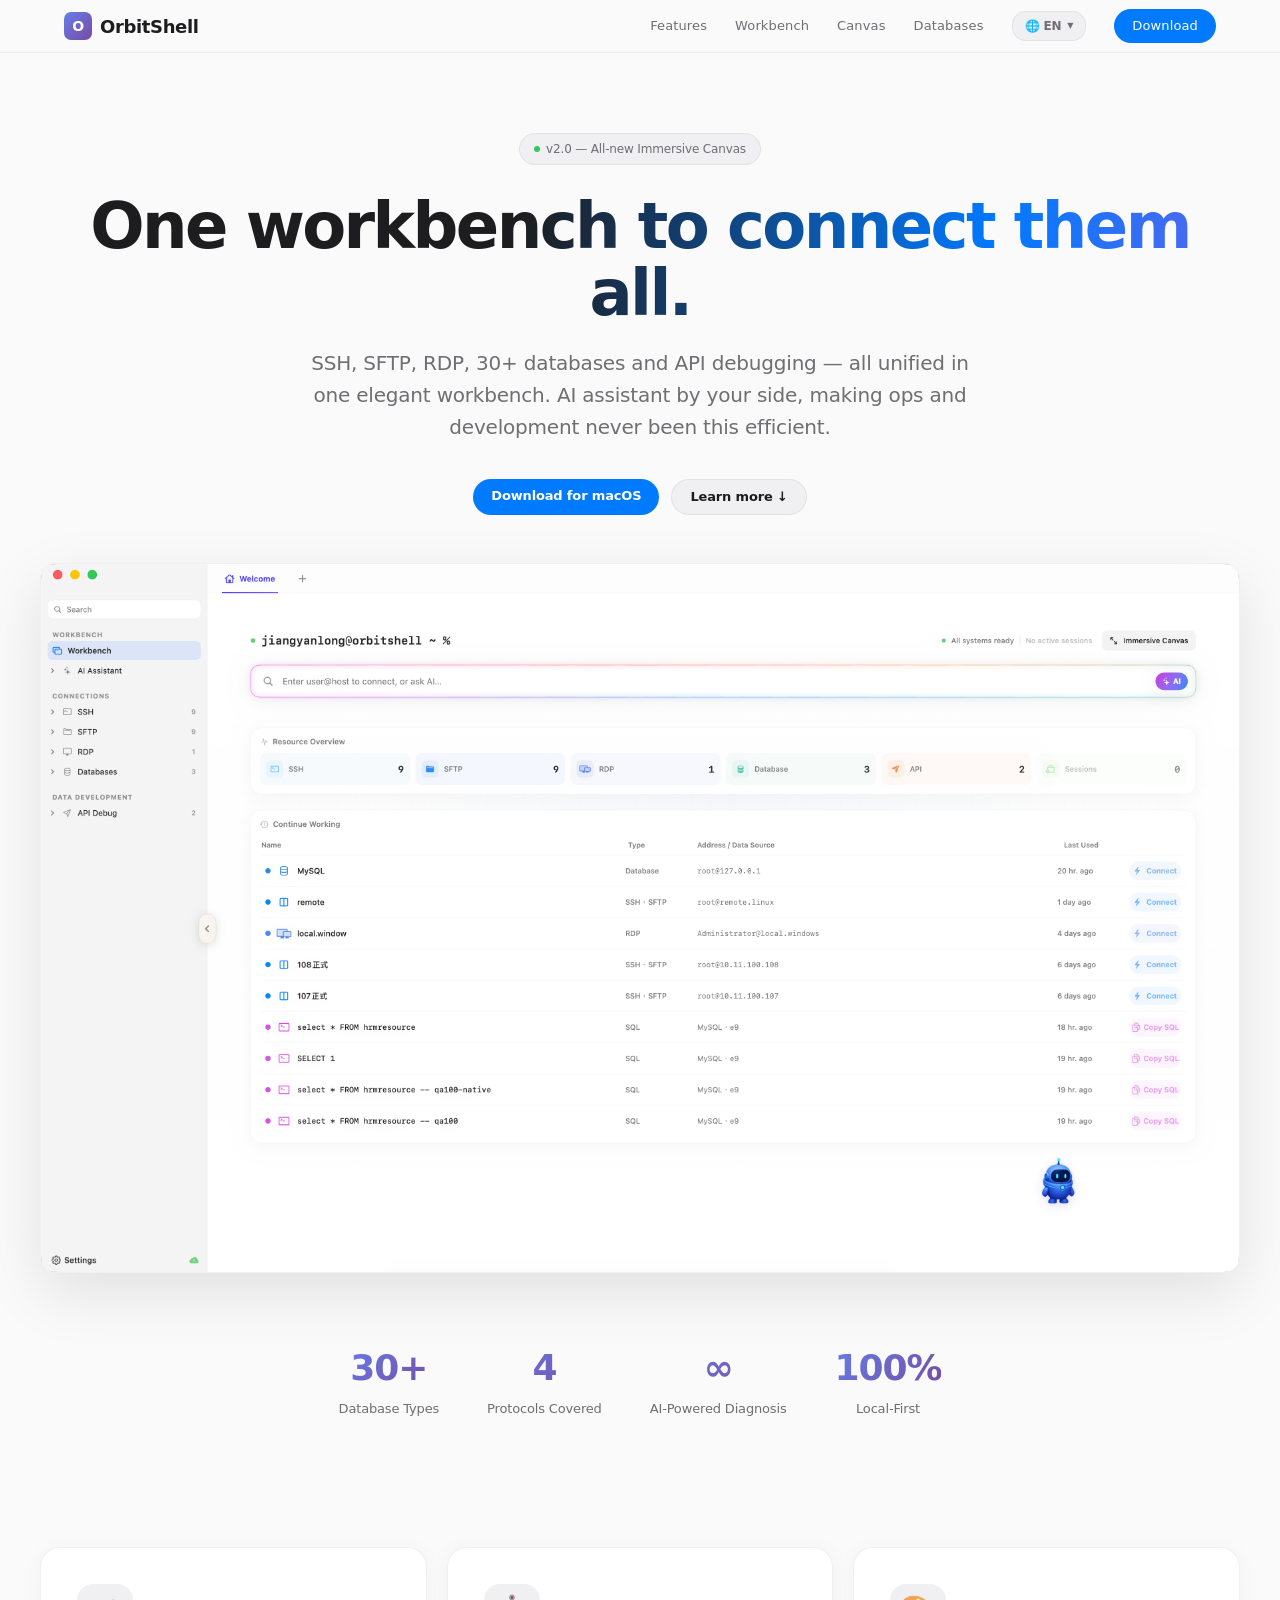
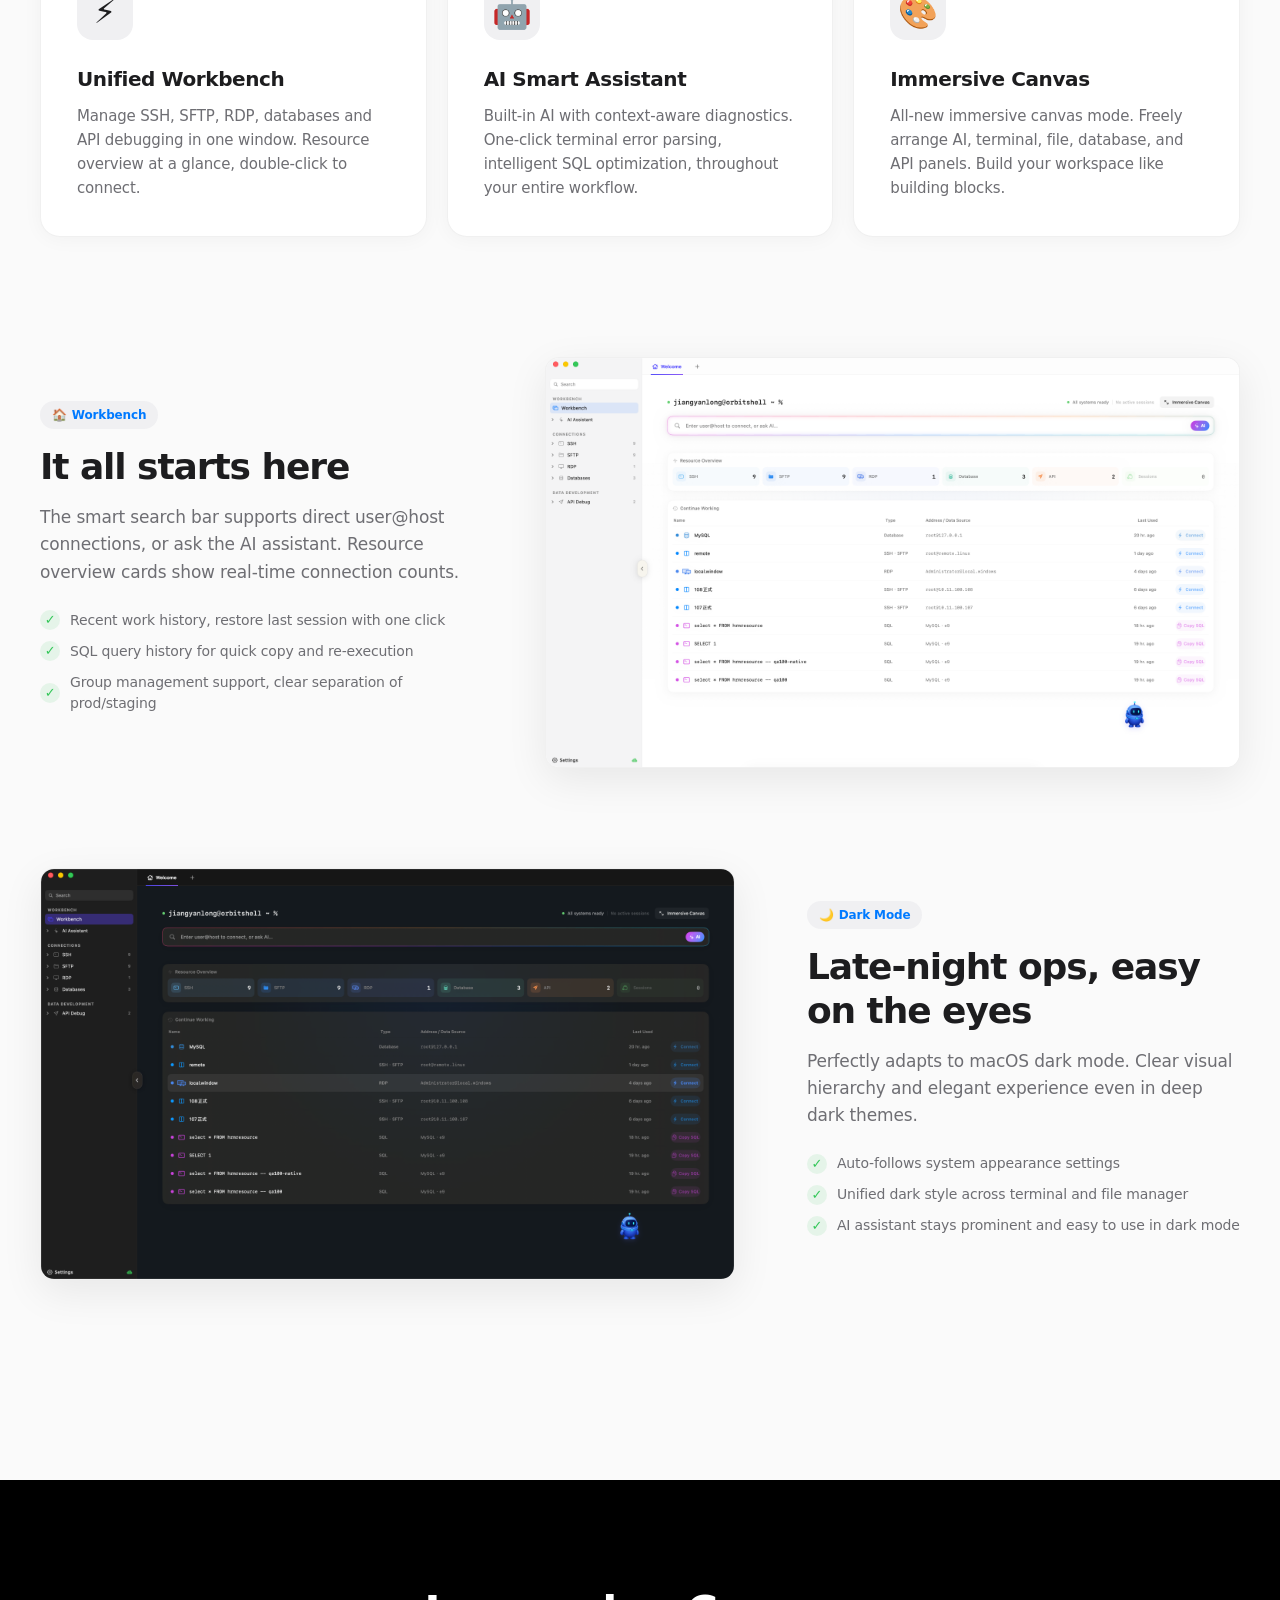
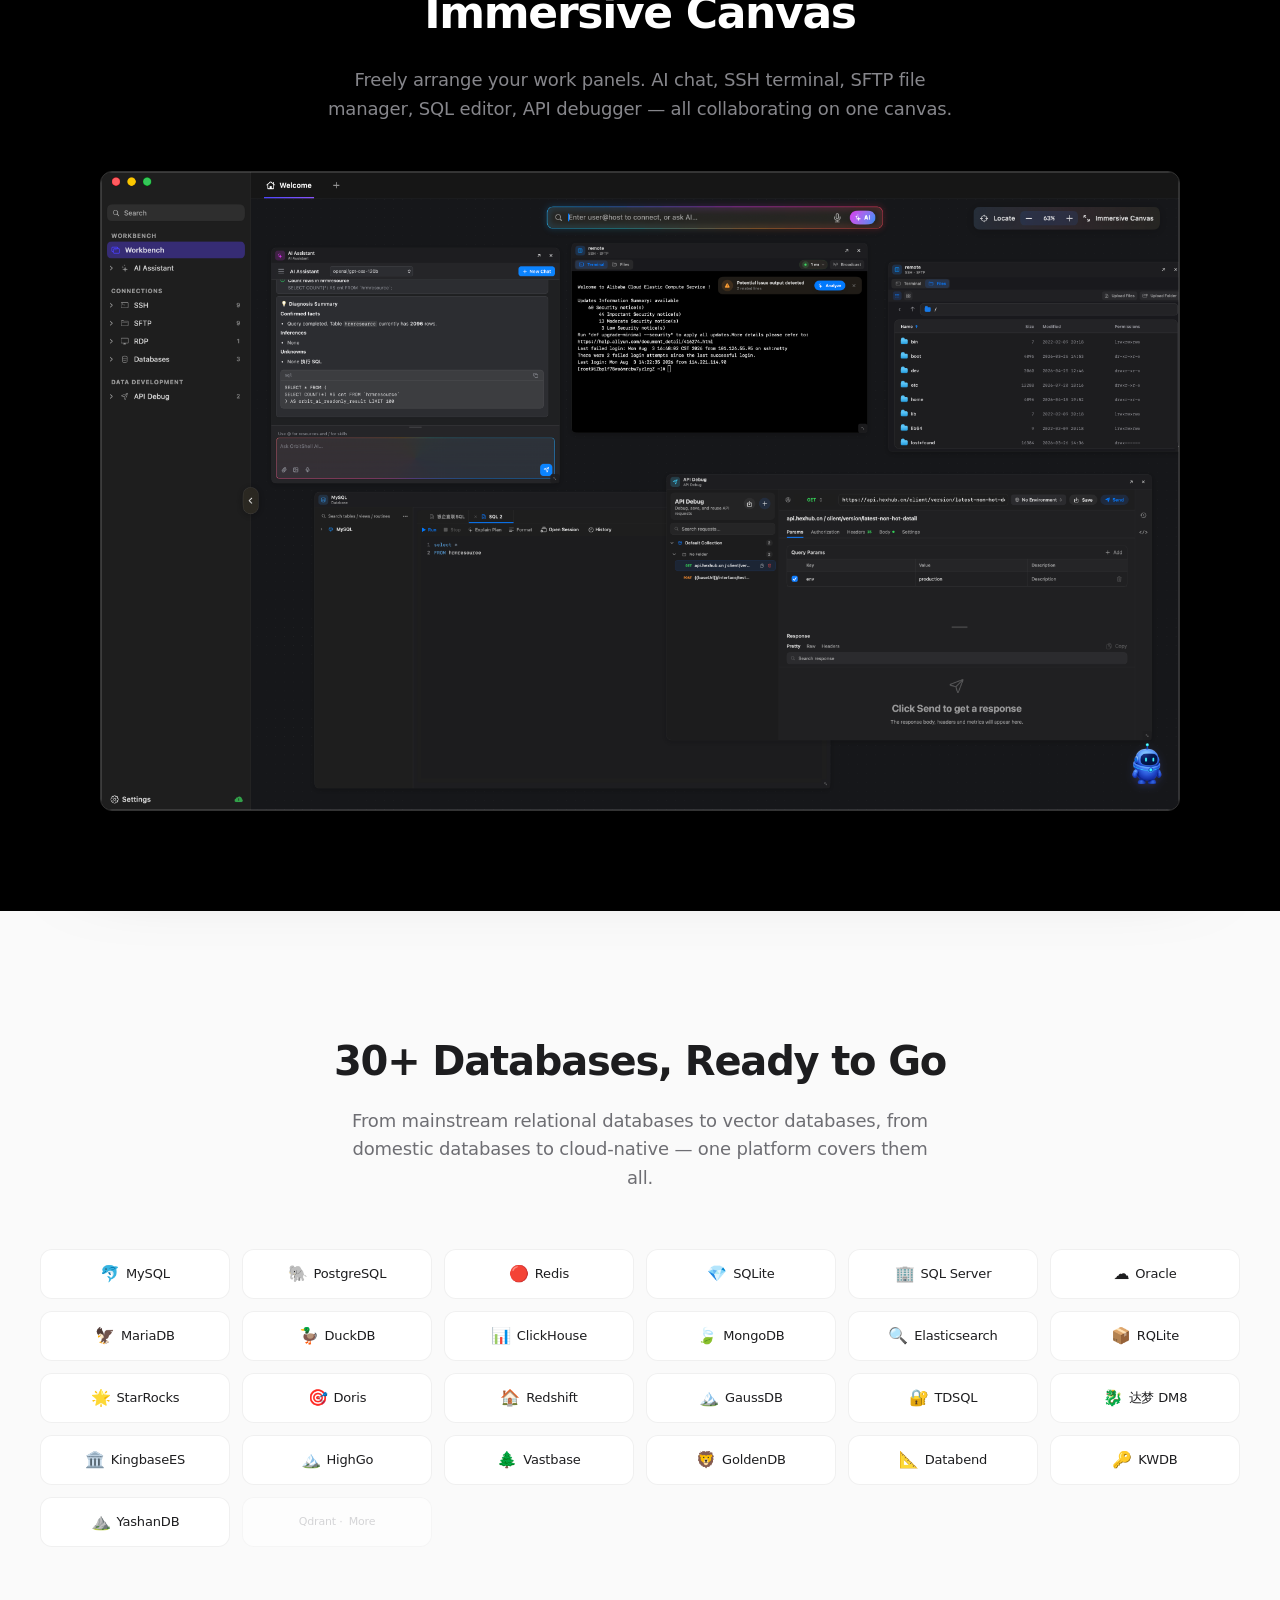
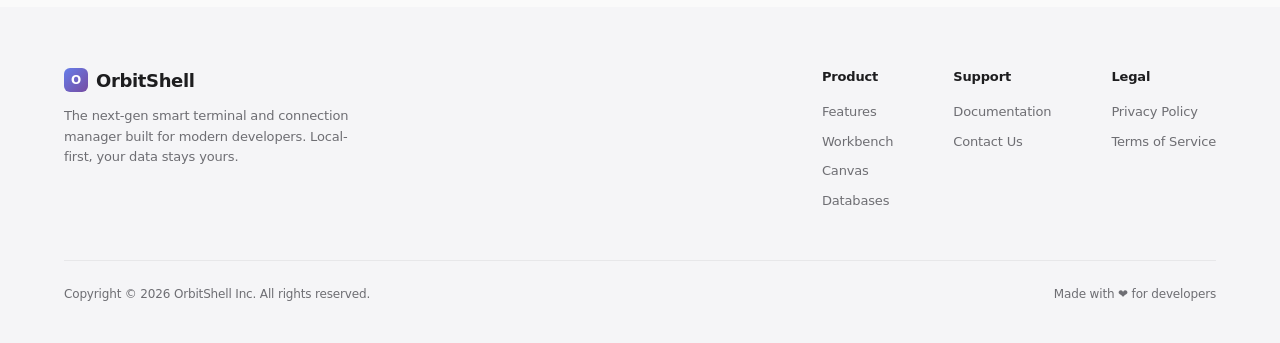
==== commit f1a43f74: "web2.0" ====
--- a/index.html
+++ b/index.html
@@ -1,9 +1,9 @@
 <!DOCTYPE html>
-<html lang="zh-CN">
+<html lang="en">
 <head>
     <meta charset="UTF-8">
     <meta name="viewport" content="width=device-width, initial-scale=1.0">
-    <title>OrbitShell - 智能统一连接管理与 AI 终端</title>
+    <title>OrbitShell - Smart Unified Connection Manager & AI Terminal</title>
 
     <link rel="icon" type="image/png" href="app-icon.png">
     <link rel="apple-touch-icon" href="app-icon.png">
@@ -66,9 +66,7 @@
             -webkit-tap-highlight-color: transparent;
         }
 
-        html {
-            scroll-behavior: smooth;
-        }
+        html { scroll-behavior: smooth; }
 
         body {
             font-family: -apple-system, BlinkMacSystemFont, "SF Pro Text", "SF Pro Display", "PingFang SC", "Helvetica Neue", "Microsoft YaHei", ui-sans-serif, system-ui, sans-serif;
@@ -82,10 +80,7 @@
             transition: background-color 0.5s ease, color 0.5s ease;
         }
 
-        a {
-            text-decoration: none;
-            transition: color 0.3s;
-        }
+        a { text-decoration: none; transition: color 0.3s; }
 
         .container {
             max-width: var(--container-max);
@@ -93,7 +88,7 @@
             padding: 0 24px;
         }
 
-        /* --- 动画 --- */
+        /* --- Animations --- */
         .reveal {
             opacity: 0;
             transform: translateY(24px) scale(0.98);
@@ -111,7 +106,7 @@
         .delay-2 { transition-delay: 0.2s; }
         .delay-3 { transition-delay: 0.3s; }
 
-        /* ===== 导航 ===== */
+        /* ===== Nav ===== */
         header {
             background-color: var(--nav-bg);
             backdrop-filter: saturate(180%) blur(20px);
@@ -166,9 +161,7 @@
             letter-spacing: 0.01em;
         }
 
-        .nav-links a:hover {
-            color: var(--text-main);
-        }
+        .nav-links a:hover { color: var(--text-main); }
 
         .menu-toggle {
             display: none;
@@ -184,6 +177,100 @@
             height: 1.5px;
             background: var(--text-main);
             transition: 0.3s;
+        }
+
+        /* ===== Language Dropdown ===== */
+        .lang-dropdown {
+            position: relative;
+        }
+
+        .lang-toggle {
+            background: var(--tag-bg);
+            border: 1px solid var(--border-color);
+            border-radius: 14px;
+            padding: 5px 12px;
+            font-size: 12px;
+            font-weight: 600;
+            color: var(--text-secondary);
+            cursor: pointer;
+            transition: all 0.3s var(--ease-out-expo);
+            display: inline-flex;
+            align-items: center;
+            gap: 4px;
+            user-select: none;
+            white-space: nowrap;
+        }
+
+        .lang-toggle:hover {
+            background: var(--tag-active);
+            color: var(--text-main);
+        }
+
+        .lang-toggle .arrow {
+            font-size: 8px;
+            transition: transform 0.2s ease;
+            margin-left: 2px;
+        }
+
+        .lang-dropdown.open .lang-toggle .arrow {
+            transform: rotate(180deg);
+        }
+
+        .lang-menu {
+            position: absolute;
+            top: calc(100% + 6px);
+            right: 0;
+            background: var(--bg-card);
+            border: 1px solid var(--border-color);
+            border-radius: 12px;
+            box-shadow: 0 8px 32px rgba(0,0,0,0.12);
+            padding: 6px;
+            min-width: 160px;
+            opacity: 0;
+            visibility: hidden;
+            transform: translateY(-8px);
+            transition: all 0.2s var(--ease-out-expo);
+            z-index: 1100;
+        }
+
+        .lang-dropdown.open .lang-menu {
+            opacity: 1;
+            visibility: visible;
+            transform: translateY(0);
+        }
+
+        .lang-option {
+            display: flex;
+            align-items: center;
+            gap: 8px;
+            padding: 8px 12px;
+            border-radius: 8px;
+            font-size: 13px;
+            font-weight: 500;
+            color: var(--text-secondary);
+            cursor: pointer;
+            transition: all 0.15s ease;
+            white-space: nowrap;
+        }
+
+        .lang-option:hover {
+            background: var(--tag-bg);
+            color: var(--text-main);
+        }
+
+        .lang-option.active {
+            background: var(--accent-blue);
+            color: #FFF;
+        }
+
+        .lang-option .lang-code {
+            font-size: 11px;
+            opacity: 0.5;
+            margin-left: auto;
+        }
+
+        .lang-option.active .lang-code {
+            opacity: 0.7;
         }
 
         .btn-primary {
@@ -312,7 +399,7 @@
             display: block;
         }
 
-        /* ===== 统计条 ===== */
+        /* ===== Stats ===== */
         .stats-bar {
             display: flex;
             justify-content: center;
@@ -321,9 +408,7 @@
             margin-top: -20px;
         }
 
-        .stat-item {
-            text-align: center;
-        }
+        .stat-item { text-align: center; }
 
         .stat-number {
             font-size: 36px;
@@ -340,7 +425,7 @@
             margin-top: 4px;
         }
 
-        /* ===== 功能网格 ===== */
+        /* ===== Features ===== */
         .section-title {
             text-align: center;
             margin-bottom: 16px;
@@ -410,10 +495,8 @@
             line-height: 1.6;
         }
 
-        /* ===== 截图展示 ===== */
-        .showcase-section {
-            padding: 60px 0;
-        }
+        /* ===== Showcase ===== */
+        .showcase-section { padding: 60px 0; }
 
         .showcase-row {
             display: flex;
@@ -422,13 +505,9 @@
             margin-bottom: 100px;
         }
 
-        .showcase-row:nth-child(even) {
-            flex-direction: row-reverse;
-        }
-
-        .showcase-text {
-            flex: 1;
-        }
+        .showcase-row:nth-child(even) { flex-direction: row-reverse; }
+
+        .showcase-text { flex: 1; }
 
         .showcase-tag {
             display: inline-flex;
@@ -458,10 +537,7 @@
             line-height: 1.6;
         }
 
-        .showcase-list {
-            list-style: none;
-            padding: 0;
-        }
+        .showcase-list { list-style: none; padding: 0; }
 
         .showcase-list li {
             display: flex;
@@ -504,7 +580,7 @@
             transition: 0.5s var(--ease-out-expo);
         }
 
-        /* ===== 深色沉浸区 ===== */
+        /* ===== Dark Section ===== */
         .dark-section {
             background-color: #000;
             color: #FFFFFF;
@@ -537,15 +613,10 @@
             box-shadow: 0 40px 80px rgba(0,0,0,0.5);
         }
 
-        .dark-section img {
-            width: 100%;
-            display: block;
-        }
-
-        /* ===== 数据库网格 ===== */
-        .db-section {
-            padding: 80px 0 60px;
-        }
+        .dark-section img { width: 100%; display: block; }
+
+        /* ===== Database Grid ===== */
+        .db-section { padding: 80px 0 60px; }
 
         .db-grid {
             display: grid;
@@ -576,9 +647,7 @@
             transform: translateY(-2px);
         }
 
-        .db-tag .db-icon {
-            font-size: 16px;
-        }
+        .db-tag .db-icon { font-size: 16px; }
 
         .db-tag.coming-soon {
             opacity: 0.5;
@@ -586,7 +655,7 @@
             color: var(--text-tertiary);
         }
 
-        /* ===== 页脚 ===== */
+        /* ===== Footer ===== */
         footer {
             background: var(--footer-bg);
             padding: 60px 0 40px;
@@ -624,10 +693,7 @@
             line-height: 1.6;
         }
 
-        .footer-links {
-            display: flex;
-            gap: 60px;
-        }
+        .footer-links { display: flex; gap: 60px; }
 
         .link-group h4 {
             font-size: 13px;
@@ -662,10 +728,8 @@
             display: none;
             position: fixed;
             z-index: 2000;
-            left: 0;
-            top: 0;
-            width: 100%;
-            height: 100%;
+            left: 0; top: 0;
+            width: 100%; height: 100%;
             background-color: rgba(0,0,0,0.85);
             backdrop-filter: blur(10px);
             opacity: 0;
@@ -678,8 +742,7 @@
         .modal-content {
             max-width: 90vw;
             max-height: 85vh;
-            width: auto;
-            height: auto;
+            width: auto; height: auto;
             object-fit: contain;
             border-radius: 12px;
             transform: scale(0.95);
@@ -690,8 +753,7 @@
 
         .close-modal {
             position: absolute;
-            top: 24px;
-            right: 32px;
+            top: 24px; right: 32px;
             font-size: 40px;
             font-weight: 300;
             color: #FFFFFF;
@@ -706,13 +768,12 @@
             transform: scale(1.1);
         }
 
-        /* ===== 响应式 ===== */
+        /* ===== Responsive ===== */
         @media (max-width: 768px) {
             .nav-links {
                 background: var(--bg-card);
                 position: fixed;
-                top: 0;
-                right: -100%;
+                top: 0; right: -100%;
                 height: 100vh;
                 width: 260px;
                 flex-direction: column;
@@ -762,11 +823,25 @@
             </div>
 
             <nav class="nav-links" id="navLinks">
-                <a href="#features">功能</a>
-                <a href="#workbench">工作台</a>
-                <a href="#canvas">沉浸画布</a>
-                <a href="#databases">数据库</a>
-                <a href="https://apps.apple.com/app/orbitshell/id6762333829" target="_blank" class="btn-primary">下载</a>
+                <a href="#features" data-i18n="nav.features">Features</a>
+                <a href="#workbench" data-i18n="nav.workbench">Workbench</a>
+                <a href="#canvas" data-i18n="nav.canvas">Canvas</a>
+                <a href="#databases" data-i18n="nav.databases">Databases</a>
+                <div class="lang-dropdown" id="langDropdown">
+                    <span class="lang-toggle" id="langToggle" title="Switch language">🌐 EN <span class="arrow">▼</span></span>
+                    <div class="lang-menu" id="langMenu">
+                        <div class="lang-option active" data-lang="en">English <span class="lang-code">EN</span></div>
+                        <div class="lang-option" data-lang="zh">中文 <span class="lang-code">ZH</span></div>
+                        <div class="lang-option" data-lang="ja">日本語 <span class="lang-code">JA</span></div>
+                        <div class="lang-option" data-lang="ko">한국어 <span class="lang-code">KO</span></div>
+                        <div class="lang-option" data-lang="fr">Français <span class="lang-code">FR</span></div>
+                        <div class="lang-option" data-lang="de">Deutsch <span class="lang-code">DE</span></div>
+                        <div class="lang-option" data-lang="es">Español <span class="lang-code">ES</span></div>
+                        <div class="lang-option" data-lang="pt">Português <span class="lang-code">PT</span></div>
+                        <div class="lang-option" data-lang="ru">Русский <span class="lang-code">RU</span></div>
+                    </div>
+                </div>
+                <a href="https://apps.apple.com/app/orbitshell/id6762333829" target="_blank" class="btn-primary" data-i18n="nav.download">Download</a>
             </nav>
         </div>
     </header>
@@ -775,13 +850,13 @@
         <section class="hero container">
             <div class="hero-badge reveal">
                 <span class="dot"></span>
-                v2.0 — 全新 Immersive Canvas
-            </div>
-            <h1 class="reveal delay-1">一个工作台，连接一切。</h1>
-            <p class="reveal delay-2">SSH、SFTP、RDP、30+ 种数据库与 API 调试，全部融于一个优雅的工作台。AI 助手全程陪伴，让运维和开发从未如此高效。</p>
+                <span data-i18n="hero.badge">v2.0 — All-new Immersive Canvas</span>
+            </div>
+            <h1 class="reveal delay-1" data-i18n="hero.title">One workbench to connect them all.</h1>
+            <p class="reveal delay-2" data-i18n="hero.subtitle">SSH, SFTP, RDP, 30+ databases and API debugging — all unified in one elegant workbench. AI assistant by your side, making ops and development never been this efficient.</p>
             <div class="hero-actions reveal delay-3">
-                <a href="https://apps.apple.com/app/orbitshell/id6762333829" target="_blank" class="btn-primary">下载 for macOS</a>
-                <a href="#features" class="btn-secondary">了解更多 ↓</a>
+                <a href="https://apps.apple.com/app/orbitshell/id6762333829" target="_blank" class="btn-primary" data-i18n="hero.download">Download for macOS</a>
+                <a href="#features" class="btn-secondary" data-i18n="hero.learn">Learn more ↓</a>
             </div>
             <div class="hero-image-wrapper reveal delay-3">
                 <img src="main-qs.png" alt="OrbitShell Workbench" class="zoom-img">
@@ -791,70 +866,70 @@
         <section class="stats-bar container reveal">
             <div class="stat-item">
                 <div class="stat-number">30+</div>
-                <div class="stat-label">数据库类型</div>
+                <div class="stat-label" data-i18n="stat.databases">Database Types</div>
             </div>
             <div class="stat-item">
                 <div class="stat-number">4</div>
-                <div class="stat-label">协议全覆盖</div>
+                <div class="stat-label" data-i18n="stat.protocols">Protocols Covered</div>
             </div>
             <div class="stat-item">
                 <div class="stat-number">∞</div>
-                <div class="stat-label">AI 辅助诊断</div>
+                <div class="stat-label" data-i18n="stat.ai">AI-Powered Diagnosis</div>
             </div>
             <div class="stat-item">
                 <div class="stat-number">100%</div>
-                <div class="stat-label">本地优先</div>
+                <div class="stat-label" data-i18n="stat.local">Local-First</div>
             </div>
         </section>
 
         <section id="features" class="container features-grid">
             <div class="feature-card reveal">
                 <div class="feature-icon">⚡</div>
-                <h3>统一工作台</h3>
-                <p>在同一个窗口管理 SSH、SFTP、RDP、数据库和 API 调试。资源概览一目了然，双击即可连接。</p>
+                <h3 data-i18n="f1.title">Unified Workbench</h3>
+                <p data-i18n="f1.desc">Manage SSH, SFTP, RDP, databases and API debugging in one window. Resource overview at a glance, double-click to connect.</p>
             </div>
             <div class="feature-card reveal delay-1">
                 <div class="feature-icon">🤖</div>
-                <h3>AI 智能助手</h3>
-                <p>内置 AI 助手支持上下文感知诊断。终端报错一键解析，SQL 问题智能优化，全程伴随你的工作流。</p>
+                <h3 data-i18n="f2.title">AI Smart Assistant</h3>
+                <p data-i18n="f2.desc">Built-in AI with context-aware diagnostics. One-click terminal error parsing, intelligent SQL optimization, throughout your entire workflow.</p>
             </div>
             <div class="feature-card reveal delay-2">
                 <div class="feature-icon">🎨</div>
-                <h3>Immersive Canvas</h3>
-                <p>全新沉浸式画布模式，自由排列 AI、终端、文件、数据库、API 面板。像搭积木一样构建你的工作空间。</p>
+                <h3 data-i18n="f3.title">Immersive Canvas</h3>
+                <p data-i18n="f3.desc">All-new immersive canvas mode. Freely arrange AI, terminal, file, database, and API panels. Build your workspace like building blocks.</p>
             </div>
         </section>
 
         <section id="workbench" class="showcase-section container">
             <div class="showcase-row reveal">
                 <div class="showcase-text">
-                    <div class="showcase-tag">🏠 Workbench</div>
-                    <h2>一切从这里开始</h2>
-                    <p>智能搜索栏支持直接输入 user@host 快速连接，也可向 AI 助手提问。资源概览卡片实时显示各类连接数量。</p>
+                    <div class="showcase-tag">🏠 <span data-i18n="sw1.tag">Workbench</span></div>
+                    <h2 data-i18n="sw1.title">It all starts here</h2>
+                    <p data-i18n="sw1.desc">The smart search bar supports direct user@host connections, or ask the AI assistant. Resource overview cards show real-time connection counts.</p>
                     <ul class="showcase-list">
-                        <li>最近工作记录，一键恢复上次会话</li>
-                        <li>SQL 查询历史快速复制与重执行</li>
-                        <li>支持分组管理，生产/测试环境清晰分离</li>
+                        <li data-i18n="sw1.l1">Recent work history, restore last session with one click</li>
+                        <li data-i18n="sw1.l2">SQL query history for quick copy and re-execution</li>
+                        <li data-i18n="sw1.l3">Group management support, clear separation of prod/staging</li>
                     </ul>
                 </div>
                 <div class="showcase-image">
-                    <img src="main-qs.png" alt="OrbitShell Workbench 亮色模式" class="zoom-img">
+                    <img src="main-qs.png" alt="OrbitShell Workbench Light Mode" class="zoom-img">
                 </div>
             </div>
 
             <div class="showcase-row reveal">
                 <div class="showcase-text">
-                    <div class="showcase-tag">🌙 暗黑模式</div>
-                    <h2>深夜运维，从不伤眼</h2>
-                    <p>完美适配 macOS 暗黑模式，深色主题下依然保持清晰的层级关系和优雅的视觉体验。</p>
+                    <div class="showcase-tag">🌙 <span data-i18n="sw2.tag">Dark Mode</span></div>
+                    <h2 data-i18n="sw2.title">Late-night ops, easy on the eyes</h2>
+                    <p data-i18n="sw2.desc">Perfectly adapts to macOS dark mode. Clear visual hierarchy and elegant experience even in deep dark themes.</p>
                     <ul class="showcase-list">
-                        <li>自动跟随系统外观设置</li>
-                        <li>终端、文件管理器统一暗色风格</li>
-                        <li>AI 助手在暗色下依然醒目易用</li>
+                        <li data-i18n="sw2.l1">Auto-follows system appearance settings</li>
+                        <li data-i18n="sw2.l2">Unified dark style across terminal and file manager</li>
+                        <li data-i18n="sw2.l3">AI assistant stays prominent and easy to use in dark mode</li>
                     </ul>
                 </div>
                 <div class="showcase-image">
-                    <img src="main-ss.png" alt="OrbitShell Workbench 暗色模式" class="zoom-img">
+                    <img src="main-ss.png" alt="OrbitShell Workbench Dark Mode" class="zoom-img">
                 </div>
             </div>
         </section>
@@ -862,17 +937,17 @@
         <section id="canvas" class="dark-section">
             <div class="container reveal">
                 <h2>Immersive Canvas</h2>
-                <p>自由排列你的工作面板。AI 对话、SSH 终端、SFTP 文件管理、SQL 编辑器、API 调试器——在同一块画布上协同工作。</p>
+                <p data-i18n="canvas.desc">Freely arrange your work panels. AI chat, SSH terminal, SFTP file manager, SQL editor, API debugger — all collaborating on one canvas.</p>
                 <div class="image-container">
-                    <img src="wxhb.png" alt="Immersive Canvas 多面板视图" class="zoom-img">
+                    <img src="wxhb.png" alt="Immersive Canvas Multi-Panel View" class="zoom-img">
                 </div>
             </div>
         </section>
 
         <section id="databases" class="db-section container">
             <div class="reveal">
-                <h2 class="section-title">30+ 数据库，开箱即用</h2>
-                <p class="section-desc">从主流关系型数据库到向量数据库，从国产信创到云原生，一站全覆盖。</p>
+                <h2 class="section-title" data-i18n="db.title">30+ Databases, Ready to Go</h2>
+                <p class="section-desc" data-i18n="db.desc">From mainstream relational databases to vector databases, from domestic databases to cloud-native — one platform covers them all.</p>
             </div>
             <div class="db-grid reveal delay-1">
                 <div class="db-tag"><span class="db-icon">🐬</span> MySQL</div>
@@ -900,7 +975,7 @@
                 <div class="db-tag"><span class="db-icon">📐</span> Databend</div>
                 <div class="db-tag"><span class="db-icon">🔑</span> KWDB</div>
                 <div class="db-tag"><span class="db-icon">⛰️</span> YashanDB</div>
-                <div class="db-tag coming-soon">Qdrant · 更多</div>
+                <div class="db-tag coming-soon">Qdrant · <span data-i18n="db.more">More</span></div>
             </div>
         </section>
     </main>
@@ -913,30 +988,30 @@
                         <div class="logo-icon">O</div>
                         OrbitShell
                     </div>
-                    <p class="footer-desc">为现代开发者构建的下一代智能终端与连接管理工具。本地优先，数据安全。</p>
+                    <p class="footer-desc" data-i18n="footer.desc">The next-gen smart terminal and connection manager built for modern developers. Local-first, your data stays yours.</p>
                 </div>
                 <div class="footer-links">
                     <div class="link-group">
-                        <h4>产品</h4>
-                        <a href="#features">功能介绍</a>
-                        <a href="#workbench">工作台</a>
-                        <a href="#canvas">沉浸画布</a>
-                        <a href="#databases">数据库支持</a>
+                        <h4 data-i18n="footer.product">Product</h4>
+                        <a href="#features" data-i18n="footer.features">Features</a>
+                        <a href="#workbench" data-i18n="footer.workbench">Workbench</a>
+                        <a href="#canvas" data-i18n="footer.canvas">Canvas</a>
+                        <a href="#databases" data-i18n="footer.databases">Databases</a>
                     </div>
                     <div class="link-group">
-                        <h4>支持</h4>
-                        <a href="support.html">使用文档</a>
-                        <a href="mailto:support@orbitshell.cn">联系我们</a>
+                        <h4 data-i18n="footer.support">Support</h4>
+                        <a href="support.html" data-i18n="footer.docs">Documentation</a>
+                        <a href="mailto:support@orbitshell.cn" data-i18n="footer.contact">Contact Us</a>
                     </div>
                     <div class="link-group">
-                        <h4>法律</h4>
-                        <a href="privacy.html">隐私政策</a>
-                        <a href="terms.html">服务条款</a>
+                        <h4 data-i18n="footer.legal">Legal</h4>
+                        <a href="privacy.html" data-i18n="footer.privacy">Privacy Policy</a>
+                        <a href="terms.html" data-i18n="footer.terms">Terms of Service</a>
                     </div>
                 </div>
             </div>
             <div class="copyright">
-                <span>Copyright © 2026 OrbitShell Inc. 保留所有权利。</span>
+                <span>Copyright © 2026 OrbitShell Inc. All rights reserved.</span>
                 <span>Made with ❤️ for developers</span>
             </div>
         </div>
@@ -948,7 +1023,185 @@
     </div>
 
     <script>
-        // 移动端菜单
+        /* ===== i18n Translation Dictionary ===== */
+        const i18n = {
+            en: {
+                "nav.features":"Features","nav.workbench":"Workbench","nav.canvas":"Canvas","nav.databases":"Databases","nav.download":"Download",
+                "hero.badge":"v2.0 — All-new Immersive Canvas","hero.title":"One workbench to connect them all.","hero.subtitle":"SSH, SFTP, RDP, 30+ databases and API debugging — all unified in one elegant workbench. AI assistant by your side, making ops and development never been this efficient.","hero.download":"Download for macOS","hero.learn":"Learn more ↓",
+                "stat.databases":"Database Types","stat.protocols":"Protocols Covered","stat.ai":"AI-Powered Diagnosis","stat.local":"Local-First",
+                "f1.title":"Unified Workbench","f1.desc":"Manage SSH, SFTP, RDP, databases and API debugging in one window. Resource overview at a glance, double-click to connect.","f2.title":"AI Smart Assistant","f2.desc":"Built-in AI with context-aware diagnostics. One-click terminal error parsing, intelligent SQL optimization, throughout your entire workflow.","f3.title":"Immersive Canvas","f3.desc":"All-new immersive canvas mode. Freely arrange AI, terminal, file, database, and API panels. Build your workspace like building blocks.",
+                "sw1.tag":"Workbench","sw1.title":"It all starts here","sw1.desc":"The smart search bar supports direct user@host connections, or ask the AI assistant. Resource overview cards show real-time connection counts.","sw1.l1":"Recent work history, restore last session with one click","sw1.l2":"SQL query history for quick copy and re-execution","sw1.l3":"Group management support, clear separation of prod/staging",
+                "sw2.tag":"Dark Mode","sw2.title":"Late-night ops, easy on the eyes","sw2.desc":"Perfectly adapts to macOS dark mode. Clear visual hierarchy and elegant experience even in deep dark themes.","sw2.l1":"Auto-follows system appearance settings","sw2.l2":"Unified dark style across terminal and file manager","sw2.l3":"AI assistant stays prominent and easy to use in dark mode",
+                "canvas.desc":"Freely arrange your work panels. AI chat, SSH terminal, SFTP file manager, SQL editor, API debugger — all collaborating on one canvas.",
+                "db.title":"30+ Databases, Ready to Go","db.desc":"From mainstream relational databases to vector databases, from domestic databases to cloud-native — one platform covers them all.","db.more":"More",
+                "footer.desc":"The next-gen smart terminal and connection manager built for modern developers. Local-first, your data stays yours.","footer.product":"Product","footer.features":"Features","footer.workbench":"Workbench","footer.canvas":"Canvas","footer.databases":"Databases","footer.support":"Support","footer.docs":"Documentation","footer.contact":"Contact Us","footer.legal":"Legal","footer.privacy":"Privacy Policy","footer.terms":"Terms of Service"
+            },
+            zh: {
+                "nav.features":"功能","nav.workbench":"工作台","nav.canvas":"沉浸画布","nav.databases":"数据库","nav.download":"下载",
+                "hero.badge":"v2.0 — 全新 Immersive Canvas","hero.title":"一个工作台，连接一切。","hero.subtitle":"SSH、SFTP、RDP、30+ 种数据库与 API 调试，全部融于一个优雅的工作台。AI 助手全程陪伴，让运维和开发从未如此高效。","hero.download":"下载 for macOS","hero.learn":"了解更多 ↓",
+                "stat.databases":"数据库类型","stat.protocols":"协议全覆盖","stat.ai":"AI 辅助诊断","stat.local":"本地优先",
+                "f1.title":"统一工作台","f1.desc":"在同一个窗口管理 SSH、SFTP、RDP、数据库和 API 调试。资源概览一目了然，双击即可连接。","f2.title":"AI 智能助手","f2.desc":"内置 AI 助手支持上下文感知诊断。终端报错一键解析，SQL 问题智能优化，全程伴随你的工作流。","f3.title":"Immersive Canvas","f3.desc":"全新沉浸式画布模式，自由排列 AI、终端、文件、数据库、API 面板。像搭积木一样构建你的工作空间。",
+                "sw1.tag":"Workbench","sw1.title":"一切从这里开始","sw1.desc":"智能搜索栏支持直接输入 user@host 快速连接，也可向 AI 助手提问。资源概览卡片实时显示各类连接数量。","sw1.l1":"最近工作记录，一键恢复上次会话","sw1.l2":"SQL 查询历史快速复制与重执行","sw1.l3":"支持分组管理，生产/测试环境清晰分离",
+                "sw2.tag":"暗黑模式","sw2.title":"深夜运维，从不伤眼","sw2.desc":"完美适配 macOS 暗黑模式，深色主题下依然保持清晰的层级关系和优雅的视觉体验。","sw2.l1":"自动跟随系统外观设置","sw2.l2":"终端、文件管理器统一暗色风格","sw2.l3":"AI 助手在暗色下依然醒目易用",
+                "canvas.desc":"自由排列你的工作面板。AI 对话、SSH 终端、SFTP 文件管理、SQL 编辑器、API 调试器——在同一块画布上协同工作。",
+                "db.title":"30+ 数据库，开箱即用","db.desc":"从主流关系型数据库到向量数据库，从国产信创到云原生，一站全覆盖。","db.more":"更多",
+                "footer.desc":"为现代开发者构建的下一代智能终端与连接管理工具。本地优先，数据安全。","footer.product":"产品","footer.features":"功能介绍","footer.workbench":"工作台","footer.canvas":"沉浸画布","footer.databases":"数据库支持","footer.support":"支持","footer.docs":"使用文档","footer.contact":"联系我们","footer.legal":"法律","footer.privacy":"隐私政策","footer.terms":"服务条款"
+            },
+            ja: {
+                "nav.features":"機能","nav.workbench":"ワークベンチ","nav.canvas":"キャンバス","nav.databases":"データベース","nav.download":"ダウンロード",
+                "hero.badge":"v2.0 — 全新 Immersive Canvas","hero.title":"一つのワークベンチで、すべてを接続。","hero.subtitle":"SSH、SFTP、RDP、30以上のデータベースとAPIデバッグ——すべて一つのエレガントなワークベンチに統合。AIアシスタントが常にサポートし、運用と開発をこれまでにない効率に。","hero.download":"macOS版をダウンロード","hero.learn":"詳細を見る ↓",
+                "stat.databases":"データベース数","stat.protocols":"プロトコル数","stat.ai":"AI診断","stat.local":"ローカル優先",
+                "f1.title":"統合ワークベンチ","f1.desc":"SSH、SFTP、RDP、データベース、APIデバッグを一つのウィンドウで管理。リソース概要が一目瞭然、ダブルクリックで接続。","f2.title":"AIスマートアシスタント","f2.desc":"コンテキスト対応のAI内蔵診断。ターミナルエラーのワンクリック解析、SQLの最適化、ワークフローを全段階でサポート。","f3.title":"Immersive Canvas","f3.desc":"全新の Immersive Canvas モード。AI、ターミナル、ファイル、データベース、APIパネルを自由に配置。ブロックを积むようにワークスペースを構築。",
+                "sw1.tag":"ワークベンチ","sw1.title":"すべてはここから始まる","sw1.desc":"スマート検索バーで user@host を直接入力して接続、またはAIアシスタントに質問。リソース概要カードで接続数をリアルタイム表示。","sw1.l1":"最近の作業履歴、ワンクリックでセッション復元","sw1.l2":"SQLクエリ履歴のコピーと再実行","sw1.l3":"グループ管理対応、本番/ステージング環境を明確に分離",
+                "sw2.tag":"ダークモード","sw2.title":"深夜の運用、目に優しい","sw2.desc":"macOSダークモードに完全対応。ダークテーマでも明確な視覚階層とエレガントな体験を維持。","sw2.l1":"システムの外観設定に自動追従","sw2.l2":"ターミナルとファイルマネージャーで統一されたダークスタイル","sw2.l3":"ダークモードでもAIアシスタントが見やすく使いやすい",
+                "canvas.desc":"作業パネルを自由に配置。AIチャット、SSHターミナル、SFTPファイルマネージャー、SQLエディタ、APIデバッガー——一つのキャンバスで協働。",
+                "db.title":"30以上のデータベース、すぐに使える","db.desc":"リレーショナルデータベースからベクターデータベース、国産データベースからクラウドネイティブまで——一つのプラットフォームで網羅。","db.more":"その他",
+                "footer.desc":"モダンな開発者のために構築された次世代のスマートターミナルおよび接続管理ツール。ローカル優先、データはあなたのもの。","footer.product":"製品","footer.features":"機能","footer.workbench":"ワークベンチ","footer.canvas":"キャンバス","footer.databases":"データベース","footer.support":"サポート","footer.docs":"ドキュメント","footer.contact":"お問い合わせ","footer.legal":"法的情報","footer.privacy":"プライバシーポリシー","footer.terms":"利用規約"
+            },
+            ko: {
+                "nav.features":"기능","nav.workbench":"워크벤치","nav.canvas":"캔버스","nav.databases":"데이터베이스","nav.download":"다운로드",
+                "hero.badge":"v2.0 —全新的 Immersive Canvas","hero.title":"하나의 워크벤치로 모든 것을 연결합니다.","hero.subtitle":"SSH, SFTP, RDP, 30개 이상의 데이터베이스와 API 디버깅 — 모두 하나의 우아한 워크벤치에 통합. AI 어시스턴트가 항상 함께하여 운영과 개발을 그 어느 때보다 효율적으로.","hero.download":"macOS용 다운로드","hero.learn":"자세히 보기 ↓",
+                "stat.databases":"데이터베이스 수","stat.protocols":"프로토콜 수","stat.ai":"AI 진단","stat.local":"로컬 우선",
+                "f1.title":"통합 워크벤치","f1.desc":"SSH, SFTP, RDP, 데이터베이스, API 디버깅을 하나의 창에서 관리. 리소스 개요를 한눈에, 더블클릭으로 연결.","f2.title":"AI 스마트 어시스턴트","f2.desc":"컨텍스트 인식 AI 내장 진단. 터미널 오류 원클릭 분석, SQL 최적화, 전체 워크플로우를 지원.","f3.title":"Immersive Canvas","f3.desc":"전체 새로운 Immersive Canvas 모드. AI, 터미널, 파일, 데이터베이스, API 패널을 자유롭게 배치. 블록을 쌓듯 워크스페이스를 구축.",
+                "sw1.tag":"워크벤치","sw1.title":"모든 것은 여기서 시작됩니다","sw1.desc":"스마트 검색 바에서 user@host를 직접 입력하여 연결하거나 AI 어시스턴트에게 질문. 리소스 개요 카드에서 실시간 연결 수 표시.","sw1.l1":"최근 작업 기록, 원클릭으로 세션 복원","sw1.l2":"SQL 쿼리 기록 빠른 복사 및 재실행","sw1.l3":"그룹 관리 지원, 프로덕션/스테이징 환경 명확한 분리",
+                "sw2.tag":"다크 모드","sw2.title":"심야 운영, 눈에 편안한","sw2.desc":"macOS 다크 모드를 완벽하게 지원. 다크 테마에서도 명확한 시각적 계층과 우아한 경험 제공.","sw2.l1":"시스템 외관 설정 자동追随","sw2.l2":"터미널과 파일 관리자에서 통일된 다크 스타일","sw2.l3":"다크 모드에서도 AI 어시스턴트가 눈에 띄고 사용하기 쉬움",
+                "canvas.desc":"작업 패널을 자유롭게 배치. AI 채팅, SSH 터미널, SFTP 파일 관리자, SQL 편집기, API 디버거 — 하나의 캔버스에서 협업.",
+                "db.title":"30개 이상의 데이터베이스, 바로 사용 가능","db.desc":"관계형 데이터베이스부터 벡터 데이터베이스, 국산 데이터베이스부터 클라우드 네이티브까지 — 하나의 플랫폼으로 모두 지원.","db.more":"더 보기",
+                "footer.desc":"현대 개발자를 위해 구축된 차세대 스마트 터미널 및 연결 관리 도구. 로컬 우선, 데이터는 당신의 것.","footer.product":"제품","footer.features":"기능","footer.workbench":"워크벤치","footer.canvas":"캔버스","footer.databases":"데이터베이스","footer.support":"지원","footer.docs":"문서","footer.contact":"문의하기","footer.legal":"법적 정보","footer.privacy":"개인정보 처리방침","footer.terms":"이용약관"
+            },
+            fr: {
+                "nav.features":"Fonctionnalités","nav.workbench":"Bureau","nav.canvas":"Canvas","nav.databases":"Bases de données","nav.download":"Télécharger",
+                "hero.badge":"v2.0 — Nouveau Immersive Canvas","hero.title":"Un bureau pour tout connecter.","hero.subtitle":"SSH, SFTP, RDP, plus de 30 bases de données et débogage API — tout unifié dans un bureau élégant. Assistant IA à vos côtés, pour un fonctionnement et un développement plus efficaces que jamais.","hero.download":"Télécharger pour macOS","hero.learn":"En savoir plus ↓",
+                "stat.databases":"Types de BDD","stat.protocols":"Protocoles","stat.ai":"Diagnostic IA","stat.local":"Local en priorité",
+                "f1.title":"Bureau unifié","f1.desc":"Gérez SSH, SFTP, RDP, bases de données et débogage API dans une seule fenêtre. Vue d'ensemble des ressources en un coup d'œil, double-cliquez pour vous connecter.","f2.title":"Assistant IA intelligent","f2.desc":"IA intégrée avec diagnostic contextuel. Analyse des erreurs terminal en un clic, optimisation SQL intelligente, tout au long de votre flux de travail.","f3.title":"Immersive Canvas","f3.desc":"Nouveau mode de canevas immersif. Disposez librement les panneaux IA, terminal, fichiers, bases de données et API. Construisez votre espace de travail comme des briques.",
+                "sw1.tag":"Bureau","sw1.title":"Tout commence ici","sw1.desc":"La barre de recherche intelligente supporte les connexions user@host directes, ou posez une question à l'assistant IA. Les cartes de vue d'ensemble affichent les compteurs de connexions en temps réel.","sw1.l1":"Historique de travail récent, restaurez la dernière session en un clic","sw1.l2":"Historique de requêtes SQL pour copie et re-exécution rapide","sw1.l3":"Gestion par groupes, séparation claire prod/staging",
+                "sw2.tag":"Mode sombre","sw2.title":"Operations nocturnes, douces pour les yeux","sw2.desc":"Adapté parfaitement au mode sombre de macOS. Hiérarchie visuelle claire et expérience élégante même dans les thèmes sombres.","sw2.l1":"Suit automatiquement les paramètres d'apparence du système","sw2.l2":"Style sombre unifié entre le terminal et le gestionnaire de fichiers","sw2.l3":"L'assistant IA reste visible et facile à utiliser en mode sombre",
+                "canvas.desc":"Disposez librement vos panneaux de travail. Chat IA, terminal SSH, gestionnaire de fichiers SFTP, éditeur SQL, débogueur API — tous collaborant sur un seul canevas.",
+                "db.title":"30+ bases de données, prêtes à l'emploi","db.desc":"Des bases de données relationnelles aux bases vectorielles, des bases nationales au cloud-natif — une plateforme les couvre toutes.","db.more":"Plus",
+                "footer.desc":"Le terminal intelligent et gestionnaire de connexion de nouvelle génération construit pour les développeurs modernes. Priorité locale, vos données restent les vôtres.","footer.product":"Produit","footer.features":"Fonctionnalités","footer.workbench":"Bureau","footer.canvas":"Canvas","footer.databases":"Bases de données","footer.support":"Support","footer.docs":"Documentation","footer.contact":"Nous contacter","footer.legal":"Mentions légales","footer.privacy":"Politique de confidentialité","footer.terms":"Conditions d'utilisation"
+            },
+            de: {
+                "nav.features":"Funktionen","nav.workbench":"Arbeitsplatz","nav.canvas":"Canvas","nav.databases":"Datenbanken","nav.download":"Herunterladen",
+                "hero.badge":"v2.0 — Neues Immersive Canvas","hero.title":"Ein Arbeitsplatz für alles.","hero.subtitle":"SSH, SFTP, RDP, über 30 Datenbanken und API-Debugging — alles vereint in einem eleganten Arbeitsplatz. KI-Assistent an Ihrer Seite, für effizienteres Arbeiten und Entwickeln als je zuvor.","hero.download":"Für macOS herunterladen","hero.learn":"Mehr erfahren ↓",
+                "stat.databases":"Datenbanktypen","stat.protocols":"Protokolle","stat.ai":"KI-Diagnose","stat.local":"Lokal zuerst",
+                "f1.title":"Einziger Arbeitsplatz","f1.desc":"Verwalten Sie SSH, SFTP, RDP, Datenbanken und API-Debugging in einem Fenster. Ressourcenübersicht auf einen Blick, Doppelklick zum Verbinden.","f2.title":"KI-Smart-Assistent","f2.desc":"Eingebaute KI mit kontextbewusster Diagnose. Ein-Klick-Terminalfehleranalyse, intelligente SQL-Optimierung durch Ihren gesamten Workflow.","f3.title":"Immersive Canvas","f3.desc":"Neuer immersiver Canvas-Modus. Ordnen Sie KI-, Terminal-, Datei-, Datenbank- und API-Panel frei an. Bauen Sie Ihren Arbeitsplatz wie Bauklötze.",
+                "sw1.tag":"Arbeitsplatz","sw1.title":"Alles beginnt hier","sw1.desc":"Die intelligente Suchleiste unterstützt direkte user@host-Verbindungen oder stellen Sie eine Frage an den KI-Assistenten. Ressourcenübersichtskarten zeigen Echtzeit-Verbindungszahlen.","sw1.l1":"Letzte Arbeitshistorie, letzte Sitzung mit einem Klick wiederherstellen","sw1.l2":"SQL-Abfragehistorie zum schnellen Kopieren und Neu Ausführen","sw1.l3":"Gruppenverwaltung, klare Trennung von Prod/Staging",
+                "sw2.tag":"Dunkler Modus","sw2.title":"Nachtbetrieb, angenehm für die Augen","sw2.desc":"Perfekte Anpassung an den macOS-Dunkelmodus. Klare visuelle Hierarchie und elegantes Erlebnis selbst in dunklen Themen.","sw2.l1":"Folgt automatisch den Systemdarstellungseinstellungen","sw2.l2":"Einheitlicher dunkler Stil zwischen Terminal und Dateimanager","sw2.l3":"KI-Assistent bleibt auch im Dunkeln gut sichtbar und bedienbar",
+                "canvas.desc":"Ordnen Sie Ihre Arbeitspaneele frei an. KI-Chat, SSH-Terminal, SFTP-Dateimanager, SQL-Editor, API-Debugger — alle auf einer Leinwand zusammenarbeitsend.",
+                "db.title":"30+ Datenbanken, sofort einsatzbereit","db.desc":"Von relationalen Datenbanken über Vektordatenbanken bis hin zu inländischen Datenbanken und Cloud-Native — eine Plattform deckt alles ab.","db.more":"Mehr",
+                "footer.desc":"Das nächste Generation Smart-Terminal und Verbindungsmanager für moderne Entwickler. Lokal zuerst, Ihre Daten bleiben Ihre.","footer.product":"Produkt","footer.features":"Funktionen","footer.workbench":"Arbeitsplatz","footer.canvas":"Canvas","footer.databases":"Datenbanken","footer.support":"Support","footer.docs":"Dokumentation","footer.contact":"Kontakt","footer.legal":"Rechtliches","footer.privacy":"Datenschutz","footer.terms":"Nutzungsbedingungen"
+            },
+            es: {
+                "nav.features":"Funciones","nav.workbench":"Escritorio","nav.canvas":"Canvas","nav.databases":"Bases de datos","nav.download":"Descargar",
+                "hero.badge":"v2.0 — Nuevo Immersive Canvas","hero.title":"Un escritorio para conectarlo todo.","hero.subtitle":"SSH, SFTP, RDP, más de 30 bases de datos y depuración API — todo unificado en un elegante escritorio. Asistente IA a su lado, haciendo que las operaciones y el desarrollo sean más eficientes que nunca.","hero.download":"Descargar para macOS","hero.learn":"Saber más ↓",
+                "stat.databases":"Tipos de BDD","stat.protocols":"Protocolos","stat.ai":"Diagnóstico IA","stat.local":"Local primero",
+                "f1.title":"Escritorio unificado","f1.desc":"Administre SSH, SFTP, RDP, bases de datos y depuración API en una sola ventana. Vista general de recursos de un vistazo, doble clic para conectar.","f2.title":"Asistente IA inteligente","f2.desc":"IA integrada con diagnóstico contextual. Análisis de errores de terminal con un clic, optimización SQL inteligente, durante todo su flujo de trabajo.","f3.title":"Immersive Canvas","f3.desc":"Nuevo modo de lienzo inmersivo. Organice libremente los paneles de IA, terminal, archivos, bases de datos y API. Construya su espacio de trabajo como bloques.",
+                "sw1.tag":"Escritorio","sw1.title":"Todo comienza aquí","sw1.desc":"La barra de búsqueda inteligente admite conexiones user@host directas, o pregunte al asistente IA. Las tarjetas de vista general muestran conteos de conexiones en tiempo real.","sw1.l1":"Historial de trabajo reciente, restaure la última sesión con un clic","sw1.l2":"Historial de consultas SQL para copia y re-ejecución rápida","sw1.l3":"Gestión por grupos, separación clara prod/staging",
+                "sw2.tag":"Modo oscuro","sw2.title":"Operaciones nocturnas, suaves para los ojos","sw2.desc":"Se adapta perfectamente al modo oscuro de macOS. Jerarquía visual clara y experiencia elegante incluso en temas oscuros.","sw2.l1":"Sigue automáticamente la configuración de apariencia del sistema","sw2.l2":"Estilo oscuro unificado entre terminal y gestor de archivos","sw2.l3":"El asistente IA sigue siendo destacado y fácil de usar en modo oscuro",
+                "canvas.desc":"Organice libremente sus paneles de trabajo. Chat IA, terminal SSH, gestor de archivos SFTP, editor SQL, depurador API — todos colaborando en un solo lienzo.",
+                "db.title":"30+ bases de datos, listas para usar","db.desc":"Desde bases de datos relacionales hasta bases de datos vectoriales, desde bases de datos nacionales hasta cloud-native — una plataforma lo cubre todo.","db.more":"Más",
+                "footer.desc":"El terminal inteligente y gestor de conexiones de próxima generación construido para desarrolladores modernos. Local primero, sus datos son suyos.","footer.product":"Producto","footer.features":"Funciones","footer.workbench":"Escritorio","footer.canvas":"Canvas","footer.databases":"Bases de datos","footer.support":"Soporte","footer.docs":"Documentación","footer.contact":"Contacto","footer.legal":"Legal","footer.privacy":"Política de privacidad","footer.terms":"Términos de servicio"
+            },
+            pt: {
+                "nav.features":"Funcionalidades","nav.workbench":"Workbench","nav.canvas":"Canvas","nav.databases":"Bancos de dados","nav.download":"Baixar",
+                "hero.badge":"v2.0 — Novo Immersive Canvas","hero.title":"Um workbench para conectar tudo.","hero.subtitle":"SSH, SFTP, RDP, mais de 30 bancos de dados e depuração API — tudo unificado em um elegant workbench. Assistente IA ao seu lado, tornando operações e desenvolvimento mais eficientes do que nunca.","hero.download":"Baixar para macOS","hero.learn":"Saiba mais ↓",
+                "stat.databases":"Tipos de BDD","stat.protocols":"Protocolos","stat.ai":"Diagnóstico IA","stat.local":"Local primeiro",
+                "f1.title":"Workbench unificado","f1.desc":"Gerencie SSH, SFTP, RDP, bancos de dados e depuração API em uma janela. Visão geral dos recursos de relance, clique duplo para conectar.","f2.title":"Assistente IA inteligente","f2.desc":"IA integrada com diagnóstico contextual. Análise de erros de terminal com um clique, otimização de SQL inteligente, durante todo o seu fluxo de trabalho.","f3.title":"Immersive Canvas","f3.desc":"Novo modo de canvas imersivo. Organize livremente os painéis de IA, terminal, arquivos, bancos de dados e API. Construa seu espaço de trabalho como blocos.",
+                "sw1.tag":"Workbench","sw1.title":"Tudo começa aqui","sw1.desc":"A barra de pesquisa inteligente suporta conexões user@host diretas, ou pergunte ao assistente IA. Os cartões de visão geral mostram contagens de conexões em tempo real.","sw1.l1":"Histórico de trabalho recente, restaure a última sessão com um clique","sw1.l2":"Histórico de consultas SQL para cópia e re-execução rápida","sw1.l3":"Gerenciamento por grupos, separação clara prod/staging",
+                "sw2.tag":"Modo escuro","sw2.title":"Operações noturnas, suaves para os olhos","sw2.desc":"Adapta-se perfeitamente ao modo escuro do macOS. Hierarquia visual clara e experiência elegante mesmo em temas escuros.","sw2.l1":"Segue automaticamente as configurações de aparência do sistema","sw2.l2":"Estilo escuro unificado entre terminal e gerenciador de arquivos","sw2.l3":"O assistente IA continua destacado e fácil de usar no modo escuro",
+                "canvas.desc":"Organize livremente seus painéis de trabalho. Chat IA, terminal SSH, gerenciador de arquivos SFTP, editor SQL, depurador API — todos colaborando em um canvas.",
+                "db.title":"30+ bancos de dados, prontos para uso","db.desc":"De bancos de dados relacionais a bancos de dados vetoriais, de bancos de dados nacionais a cloud-native — uma plataforma cobre tudo.","db.more":"Mais",
+                "footer.desc":"O terminal inteligente e gerenciador de conexões de próxima geração construído para desenvolvedores modernos. Local primeiro, seus dados são seus.","footer.product":"Produto","footer.features":"Funcionalidades","footer.workbench":"Workbench","footer.canvas":"Canvas","footer.databases":"Bancos de dados","footer.support":"Suporte","footer.docs":"Documentação","footer.contact":"Contato","footer.legal":"Legal","footer.privacy":"Política de Privacidade","footer.terms":"Termos de Serviço"
+            },
+            ru: {
+                "nav.features":"Функции","nav.workbench":"Рабочая станция","nav.canvas":"Холст","nav.databases":"Базы данных","nav.download":"Скачать",
+                "hero.badge":"v2.0 — Новый Immersive Canvas","hero.title":"Одна рабочая станция для всего.","hero.subtitle":"SSH, SFTP, RDP, более 30 баз данных и отладка API — всё объединено в одной элегантной рабочей станции. ИИ-ассистент рядом, делая операции и разработку эффективнее, чем когда-либо.","hero.download":"Скачать для macOS","hero.learn":"Узнать больше ↓",
+                "stat.databases":"Типы БД","stat.protocols":"Протоколы","stat.ai":"ИИ-диагностика","stat.local":"Локально в первую очередь",
+                "f1.title":"Единая рабочая станция","f1.desc":"Управляйте SSH, SFTP, RDP, базами данных и отладкой API в одном окне. Обзор ресурсов с первого взглята, двойной клик для подключения.","f2.title":"ИИ-ассистент","f2.desc":"Встроенный ИИ с контекстной диагностикой. Однокликовый разбор ошибок терминала, интеллектуальная оптимизация SQL на протяжении всего рабочего процесса.","f3.title":"Immersive Canvas","f3.desc":"Новый режим погружающегося холста. Свободно расставляйте панели ИИ, терминала, файлов, баз данных и API. Стройте рабочее пространство как конструктор.",
+                "sw1.tag":"Рабочая станция","sw1.title":"Всё начинается здесь","sw1.desc":"Умная строка поиска поддерживает прямые подключения user@host или задайте вопрос ИИ-ассистенту. Карты обзора ресурсов показывают количество подключений в реальном времени.","sw1.l1":"Недавняя история работ, восстановите последнюю сессию одним кликом","sw1.l2":"История SQL-запросов для быстрого копирования и повторного выполнения","sw1.l3":"Управление группами, чёткое разделение prod/staging",
+                "sw2.tag":"Тёмная тема","sw2.title":"Ночные операции, мягкие для глаз","sw2.desc":"Идеально адаптируется к тёмной теме macOS. Чёткая визуальная иерархия и элегантный опыт даже в тёмных темах.","sw2.l1":"Автоматически следует настройкам внешнего вида системы","sw2.l2":"Единый тёмный стиль для терминала и файлового менеджера","sw2.l3":"ИИ-ассистент остаётся заметным и удобным в тёмной теме",
+                "canvas.desc":"Свободно расставляйте панели рабочего пространства. ИИ-чат, SSH-терминал, файловый менеджер SFTP, редактор SQL, отладчик API — всё сотрудничает на одном холсте.",
+                "db.title":"30+ баз данных, готовы к работе","db.desc":"От реляционных баз данных до векторных, от отечественных до облачно-нативных — одна платформа покрывает всё.","db.more":"Ещё",
+                "footer.desc":"Смарт-терминал и менеджер подключений нового поколения для современных разработчиков. Локально в первую очередь, ваши данные остаются вашими.","footer.product":"Продукт","footer.features":"Функции","footer.workbench":"Рабочая станция","footer.canvas":"Холст","footer.databases":"Базы данных","footer.support":"Поддержка","footer.docs":"Документация","footer.contact":"Связаться с нами","footer.legal":"Правовая информация","footer.privacy":"Политика конфиденциальности","footer.terms":"Условия использования"
+            }
+        };
+
+        const langLabels = {
+            en: 'EN', zh: '中文', ja: '日本語', ko: '한국어',
+            fr: 'FR', de: 'DE', es: 'ES', pt: 'PT', ru: 'RU'
+        };
+
+        const langTitles = {
+            en: 'OrbitShell - Smart Unified Connection Manager & AI Terminal',
+            zh: 'OrbitShell - 智能统一连接管理与 AI 终端',
+            ja: 'OrbitShell - スマート統一接続管理＆AIターミナル',
+            ko: 'OrbitShell - 스마트 통합 연결 관리 및 AI 터미널',
+            fr: 'OrbitShell - Gestionnaire de Connexion Intégré et Terminal IA',
+            de: 'OrbitShell - Smarte Unified Connection Manager & KI-Terminal',
+            es: 'OrbitShell - Gestor de Conexión Unificado e Terminal IA',
+            pt: 'OrbitShell - Gerenciador de Conexão Unificado e Terminal IA',
+            ru: 'OrbitShell - Умный менеджер подключений и ИИ-терминал'
+        };
+
+        const htmlLangMap = {
+            en:'en', zh:'zh-CN', ja:'ja', ko:'ko',
+            fr:'fr', de:'de', es:'es', pt:'pt', ru:'ru'
+        };
+
+        /* ===== Language Switcher ===== */
+        const html = document.documentElement;
+        const langDropdown = document.getElementById('langDropdown');
+        const langToggle = document.getElementById('langToggle');
+        const langMenu = document.getElementById('langMenu');
+        let currentLang = localStorage.getItem('orbitshell-lang') || 'en';
+
+        function setLang(lang) {
+            currentLang = lang;
+            html.lang = htmlLangMap[lang] || 'en';
+            localStorage.setItem('orbitshell-lang', lang);
+
+            document.title = langTitles[lang] || langTitles.en;
+
+            document.querySelectorAll('[data-i18n]').forEach(el => {
+                const key = el.getAttribute('data-i18n');
+                if (i18n[lang] && i18n[lang][key] !== undefined) {
+                    el.textContent = i18n[lang][key];
+                }
+            });
+
+            // Update toggle label
+            langToggle.innerHTML = '🌐 ' + (langLabels[lang] || 'EN') + ' <span class="arrow">▼</span>';
+
+            // Update active state in dropdown
+            langMenu.querySelectorAll('.lang-option').forEach(opt => {
+                opt.classList.toggle('active', opt.dataset.lang === lang);
+            });
+        }
+
+        // Initialize
+        setLang(currentLang);
+
+        // Toggle dropdown
+        langToggle.addEventListener('click', (e) => {
+            e.stopPropagation();
+            langDropdown.classList.toggle('open');
+        });
+
+        // Select language
+        langMenu.querySelectorAll('.lang-option').forEach(opt => {
+            opt.addEventListener('click', (e) => {
+                e.stopPropagation();
+                setLang(opt.dataset.lang);
+                langDropdown.classList.remove('open');
+            });
+        });
+
+        // Close on outside click
+        document.addEventListener('click', () => {
+            langDropdown.classList.remove('open');
+        });
+
+        /* ===== Mobile Menu ===== */
         const mobileMenuBtn = document.getElementById('mobileMenuBtn');
         const navLinks = document.getElementById('navLinks');
         mobileMenuBtn.addEventListener('click', () => {
@@ -956,7 +1209,7 @@
             navLinks.classList.toggle('active');
         });
 
-        // 滚动动画
+        /* ===== Scroll Animations ===== */
         const revealObserver = new IntersectionObserver((entries, observer) => {
             entries.forEach(entry => {
                 if (entry.isIntersecting) {
@@ -968,7 +1221,7 @@
 
         document.querySelectorAll('.reveal').forEach(el => revealObserver.observe(el));
 
-        // 图片放大
+        /* ===== Image Zoom Modal ===== */
         const imgModal = document.getElementById('imgModal');
         const expandedImg = document.getElementById('expandedImg');
         document.querySelectorAll('.zoom-img').forEach(img => {
